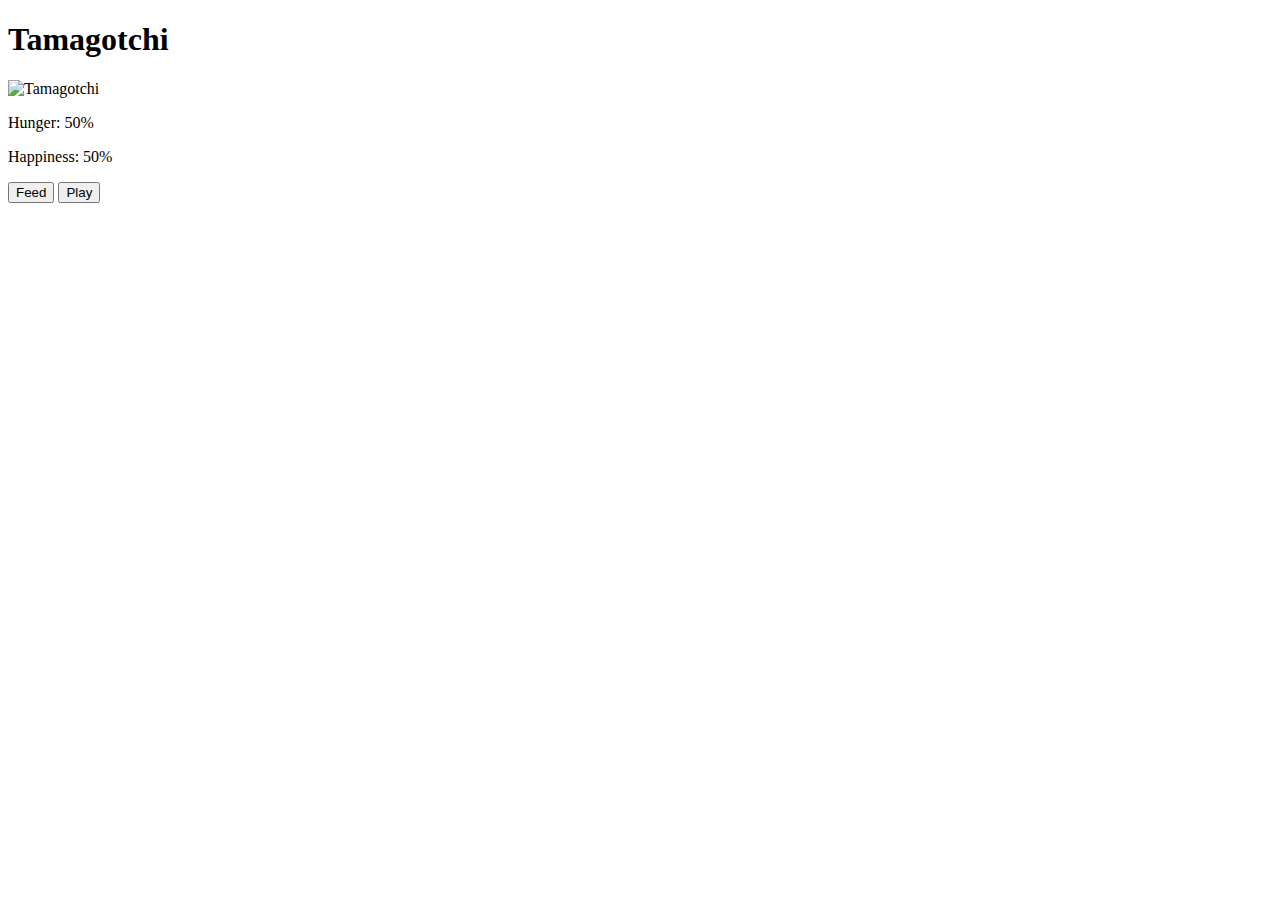
==== index.html @ 46918ba8 "index.html" ====
<!DOCTYPE html>
<html lang="en">
<head>
    <meta charset="UTF-8">
    <meta name="viewport" content="width=device-width, initial-scale=1.0">
    <title>Tamagotchi Game</title>
    <link rel="stylesheet" href="style.css">
</head>
<body>
    <div class="game-container">
        <h1>Tamagotchi</h1>
        <div class="tamagotchi">
            <img src="https://via.placeholder.com/150" alt="Tamagotchi" id="tama-image">
        </div>
        <div class="stats">
            <p>Hunger: <span id="hunger">50</span>%</p>
            <p>Happiness: <span id="happiness">50</span>%</p>
        </div>
        <div class="controls">
            <button onclick="feed()">Feed</button>
            <button onclick="play()">Play</button>
        </div>
    </div>

    <script src="script.js"></script>
</body>
</html>
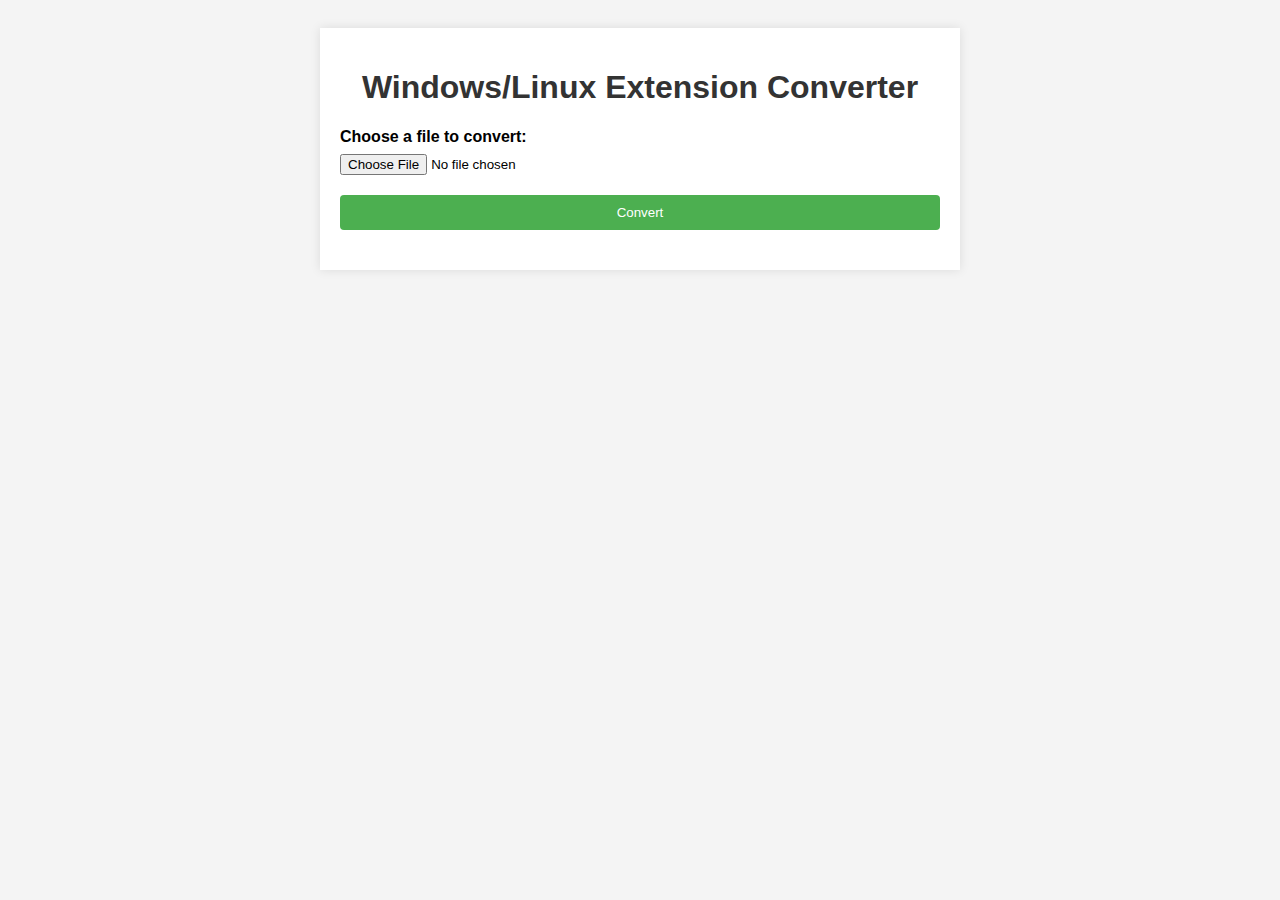
==== commit be9d548d: "Update index.html" ====
--- a/index.html
+++ b/index.html
@@ -3,25 +3,255 @@
 <head>
     <meta charset="UTF-8">
     <meta name="viewport" content="width=device-width, initial-scale=1.0">
-    <title>Tamagotchi Game</title>
-    <link rel="stylesheet" href="style.css">
+    <title>Windows/Linux Extension Converter</title>
+    <style>
+        body {
+            font-family: Arial, sans-serif;
+            background-color: #f4f4f4;
+            padding: 20px;
+        }
+        h1 {
+            text-align: center;
+            color: #333;
+        }
+        .container {
+            max-width: 600px;
+            margin: 0 auto;
+            background-color: #fff;
+            padding: 20px;
+            box-shadow: 0 0 10px rgba(0, 0, 0, 0.1);
+        }
+        label {
+            display: block;
+            margin-bottom: 8px;
+            font-weight: bold;
+        }
+        input[type="file"] {
+            display: block;
+            width: 100%;
+            margin-bottom: 20px;
+        }
+        .btn {
+            display: block;
+            width: 100%;
+            padding: 10px;
+            background-color: #4CAF50;
+            color: white;
+            border: none;
+            border-radius: 4px;
+            cursor: pointer;
+        }
+        .btn:hover {
+            background-color: #45a049;
+        }
+        .result {
+            text-align: center;
+            margin-top: 20px;
+        }
+        .download-link {
+            margin-top: 20px;
+            display: none;
+        }
+    </style>
 </head>
 <body>
-    <div class="game-container">
-        <h1>Tamagotchi</h1>
-        <div class="tamagotchi">
-            <img src="https://via.placeholder.com/150" alt="Tamagotchi" id="tama-image">
-        </div>
-        <div class="stats">
-            <p>Hunger: <span id="hunger">50</span>%</p>
-            <p>Happiness: <span id="happiness">50</span>%</p>
-        </div>
-        <div class="controls">
-            <button onclick="feed()">Feed</button>
-            <button onclick="play()">Play</button>
-        </div>
+
+    <div class="container">
+        <h1>Windows/Linux Extension Converter</h1>
+        <label for="fileInput">Choose a file to convert:</label>
+        <input type="file" id="fileInput">
+        <button class="btn" onclick="convertExtension()">Convert</button>
+
+        <div class="result" id="result"></div>
+        <div class="download-link" id="downloadLink"></div>
     </div>
 
-    <script src="script.js"></script>
+    <script>
+        function convertExtension() {
+            const fileInput = document.getElementById('fileInput');
+            const file = fileInput.files[0];
+
+            if (!file) {
+                alert("Please select a file to convert.");
+                return;
+            }
+
+            const extension = file.name.split('.').pop().toLowerCase();
+            let resultMessage = '';
+            let newFileName = '';
+            let newExtension = '';
+
+            // Mapping Windows extensions to Linux
+            const windowsToLinux = {
+                'exe': 'bin',
+                'bat': 'sh',
+                'dll': 'so',
+                'msi': 'deb',
+                'apk': 'tar.gz',
+                'txt': 'txt',
+                'docx': 'odt',
+                'jpg': 'jpg',
+                'png': 'png',
+                'mp4': 'mp4',
+                'zip': 'tar.gz',
+                'html': 'html',
+                'doc': 'odt',
+                'xls': 'ods',
+                'ppt': 'odp',
+                'rtf': 'rtf',
+                'pdf': 'pdf',
+                'avi': 'avi',
+                'mp3': 'mp3',
+                'wav': 'wav',
+                'csv': 'csv',
+                'json': 'json',
+                'xml': 'xml',
+                'css': 'css',
+                'js': 'js',
+                'epub': 'epub',
+                'iso': 'iso',
+                'psd': 'psd',
+                'ai': 'ai',
+                'tiff': 'tiff',
+                'flac': 'flac',
+                'ogg': 'ogg',
+                'log': 'log',
+                'sqlite': 'sqlite',
+                'tar': 'tar',
+                '7z': '7z',
+                'bak': 'bak',
+                'svg': 'svg',
+                'bmp': 'bmp',
+                'mkv': 'mkv',
+                'webm': 'webm',
+                'flv': 'flv',
+                'md': 'md',
+                'vhd': 'vhd',
+                'pkg': 'pkg',
+                'dmg': 'dmg',
+                'jar': 'jar',
+                'zipx': 'zipx',
+                'rar': 'rar',
+                'xz': 'xz',
+                '7zip': '7zip',
+                'gzip': 'gzip',
+                'tar.gz': 'tar.gz',
+                'lz': 'lz',
+                'iso': 'iso',
+                'ace': 'ace',
+                'out': 'out',
+                'ps1': 'sh',
+                'ini': 'conf',
+                'cfg': 'conf',
+                'conf': 'conf',
+                'IMG': 'img',
+                'vmdk': 'vmdk',
+                'so.dll': 'so',
+                'dB': 'db',
+                'mdb': 'mdb',
+                'accdb': 'accdb'
+            };
+
+            // Mapping Linux extensions to Windows
+            const linuxToWindows = {
+                'bin': 'exe',
+                'sh': 'bat',
+                'so': 'dll',
+                'deb': 'msi',
+                'tar.gz': 'apk',
+                'txt': 'txt',
+                'odt': 'docx',
+                'jpg': 'jpg',
+                'png': 'png',
+                'mp4': 'mp4',
+                'tar.gz': 'zip',
+                'html': 'html',
+                'ods': 'xls',
+                'odp': 'ppt',
+                'rtf': 'rtf',
+                'pdf': 'pdf',
+                'avi': 'avi',
+                'mp3': 'mp3',
+                'wav': 'wav',
+                'csv': 'csv',
+                'json': 'json',
+                'xml': 'xml',
+                'css': 'css',
+                'js': 'js',
+                'epub': 'epub',
+                'iso': 'iso',
+                'psd': 'psd',
+                'ai': 'ai',
+                'tiff': 'tiff',
+                'flac': 'flac',
+                'ogg': 'ogg',
+                'log': 'log',
+                'sqlite': 'sqlite',
+                'tar': 'tar',
+                '7z': '7z',
+                'bak': 'bak',
+                'svg': 'svg',
+                'bmp': 'bmp',
+                'mkv': 'mkv',
+                'webm': 'webm',
+                'flv': 'flv',
+                'md': 'md',
+                'vhd': 'vhd',
+                'pkg': 'pkg',
+                'dmg': 'dmg',
+                'jar': 'jar',
+                'zipx': 'zipx',
+                'rar': 'rar',
+                'xz': 'xz',
+                '7zip': '7zip',
+                'gzip': 'gzip',
+                'tar.gz': 'tar.gz',
+                'lz': 'lz',
+                'iso': 'iso',
+                'ace': 'ace',
+                'out': 'out',
+                'ps1': 'sh',
+                'ini': 'conf',
+                'cfg': 'conf',
+                'conf': 'conf',
+                'IMG': 'img',
+                'vmdk': 'vmdk',
+                'so.dll': 'so',
+                'dB': 'db',
+                'mdb': 'mdb',
+                'accdb': 'accdb'
+            };
+
+            if (windowsToLinux[extension]) {
+                newExtension = windowsToLinux[extension];
+                newFileName = `converted.${newExtension}`;
+                resultMessage = `Windows extension "${extension}" is equivalent to Linux extension "${newExtension}".`;
+            } else if (linuxToWindows[extension]) {
+                newExtension = linuxToWindows[extension];
+                newFileName = `converted.${newExtension}`;
+                resultMessage = `Linux extension "${extension}" is equivalent to Windows extension "${newExtension}".`;
+            } else {
+                resultMessage = 'Unknown extension. Please try again.';
+            }
+
+            document.getElementById('result').innerText = resultMessage;
+
+            if (newExtension) {
+                const downloadLink = document.createElement('a');
+                downloadLink.href = createFile(newFileName, newExtension);
+                downloadLink.download = newFileName;
+                downloadLink.innerText = `Download the converted file with .${newExtension} extension`;
+                document.getElementById('downloadLink').innerHTML = '';
+                document.getElementById('downloadLink').appendChild(downloadLink);
+                document.getElementById('downloadLink').style.display = 'block';
+            }
+        }
+
+        function createFile(fileName, extension) {
+            const blob = new Blob([`This is a placeholder file with a .${extension} extension`], { type: 'text/plain' });
+            return URL.createObjectURL(blob);
+        }
+    </script>
+
 </body>
 </html>
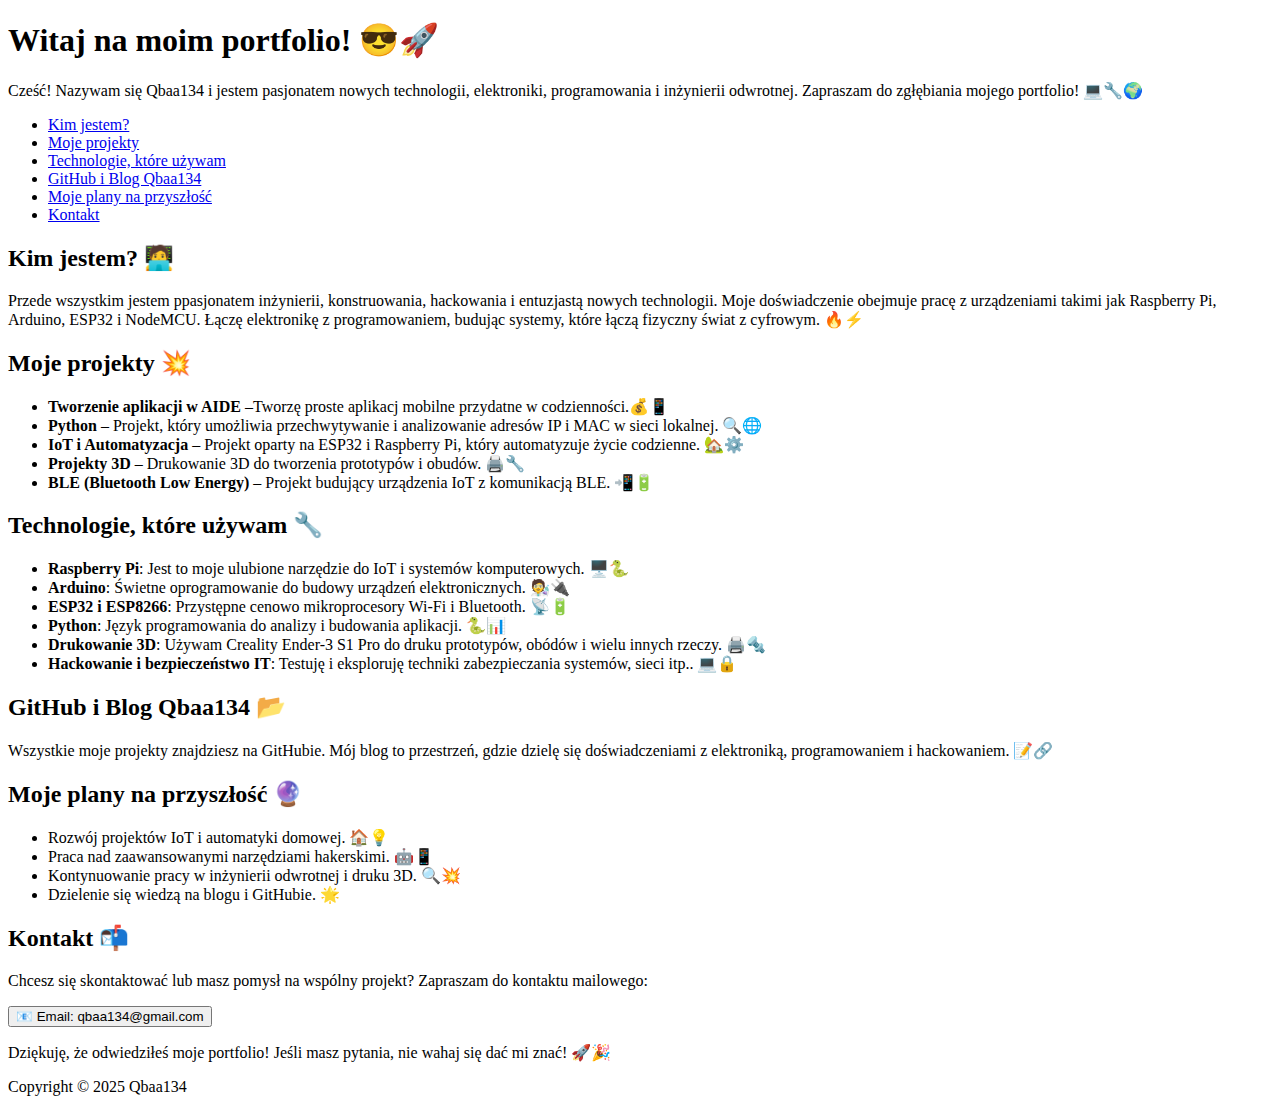
==== commit b14b105c: "Create index.html" ====
--- a/index.html
+++ b/index.html
@@ -3,255 +3,86 @@
 <head>
     <meta charset="UTF-8">
     <meta name="viewport" content="width=device-width, initial-scale=1.0">
-    <title>Windows/Linux Extension Converter</title>
-    <style>
-        body {
-            font-family: Arial, sans-serif;
-            background-color: #f4f4f4;
-            padding: 20px;
-        }
-        h1 {
-            text-align: center;
-            color: #333;
-        }
-        .container {
-            max-width: 600px;
-            margin: 0 auto;
-            background-color: #fff;
-            padding: 20px;
-            box-shadow: 0 0 10px rgba(0, 0, 0, 0.1);
-        }
-        label {
-            display: block;
-            margin-bottom: 8px;
-            font-weight: bold;
-        }
-        input[type="file"] {
-            display: block;
-            width: 100%;
-            margin-bottom: 20px;
-        }
-        .btn {
-            display: block;
-            width: 100%;
-            padding: 10px;
-            background-color: #4CAF50;
-            color: white;
-            border: none;
-            border-radius: 4px;
-            cursor: pointer;
-        }
-        .btn:hover {
-            background-color: #45a049;
-        }
-        .result {
-            text-align: center;
-            margin-top: 20px;
-        }
-        .download-link {
-            margin-top: 20px;
-            display: none;
-        }
-    </style>
+    <meta http-equiv="X-UA-Compatible" content="ie=edge">
+    <title>Qbaa134's Portfolio</title>
+    <link rel="stylesheet" href="style.css">
 </head>
 <body>
+    <!-- Banner -->
+    <header>
+        <div class="banner">
+            <h1>Witaj na moim portfolio! 😎🚀</h1>
+            <p>Cześć! Nazywam się Qbaa134 i jestem pasjonatem nowych technologii, elektroniki, programowania i inżynierii odwrotnej. Zapraszam do zgłębiania mojego portfolio! 💻🔧🌍</p>
+        </div>
+    </header>
 
-    <div class="container">
-        <h1>Windows/Linux Extension Converter</h1>
-        <label for="fileInput">Choose a file to convert:</label>
-        <input type="file" id="fileInput">
-        <button class="btn" onclick="convertExtension()">Convert</button>
+    <!-- Navigation -->
+    <nav>
+        <ul id="tabs">
+            <li><a href="#aboutMe">Kim jestem?</a></li>
+            <li><a href="#projects">Moje projekty</a></li>
+            <li><a href="#technologies">Technologie, które używam</a></li>
+            <li><a href="#blog">GitHub i Blog Qbaa134</a></li>
+            <li><a href="#futurePlans">Moje plany na przyszłość</a></li>
+            <li><a href="#contact">Kontakt</a></li>
+        </ul>
+    </nav>
 
-        <div class="result" id="result"></div>
-        <div class="download-link" id="downloadLink"></div>
-    </div>
+    <!-- Sections -->
+    <section id="aboutMe">
+        <h2>Kim jestem? 🧑‍💻</h2>
+        <p>Przede wszystkim jestem ppasjonatem inżynierii, konstruowania, hackowania i entuzjastą nowych technologii. Moje doświadczenie obejmuje pracę z urządzeniami takimi jak Raspberry Pi, Arduino, ESP32 i NodeMCU. Łączę elektronikę z programowaniem, budując systemy, które łączą fizyczny świat z cyfrowym. 🔥⚡</p>
+    </section>
 
-    <script>
-        function convertExtension() {
-            const fileInput = document.getElementById('fileInput');
-            const file = fileInput.files[0];
+    <section id="projects">
+        <h2>Moje projekty 💥</h2>
+        <ul>
+            <li><strong>Tworzenie aplikacji w AIDE</strong> –Tworzę proste aplikacj mobilne przydatne w codzienności.💰📱</li>
+            <li><strong>Python</strong> – Projekt, który umożliwia przechwytywanie i analizowanie adresów IP i MAC w sieci lokalnej. 🔍🌐</li>
+            <li><strong>IoT i Automatyzacja</strong> – Projekt oparty na ESP32 i Raspberry Pi, który automatyzuje życie codzienne. 🏡⚙️</li>
+            <li><strong>Projekty 3D</strong> – Drukowanie 3D do tworzenia prototypów i obudów. 🖨️🔧</li>
+            <li><strong>BLE (Bluetooth Low Energy)</strong> – Projekt budujący urządzenia IoT z komunikacją BLE. 📲🔋</li>
+        </ul>
+    </section>
 
-            if (!file) {
-                alert("Please select a file to convert.");
-                return;
-            }
+    <section id="technologies">
+        <h2>Technologie, które używam 🔧</h2>
+        <ul>
+            <li><strong>Raspberry Pi</strong>: Jest to moje ulubione narzędzie do IoT i systemów komputerowych. 🖥️🐍</li>
+            <li><strong>Arduino</strong>: Świetne oprogramowanie do budowy urządzeń elektronicznych. 🧑‍🔬🔌</li>
+            <li><strong>ESP32 i ESP8266</strong>: Przystępne cenowo mikroprocesory Wi-Fi i Bluetooth. 📡🔋</li>
+            <li><strong>Python</strong>: Język programowania do analizy i budowania aplikacji. 🐍📊</li>
+            <li><strong>Drukowanie 3D</strong>: Używam Creality Ender-3 S1 Pro do druku prototypów, obódów i wielu innych rzeczy. 🖨️🔩</li>
+            <li><strong>Hackowanie i bezpieczeństwo IT</strong>: Testuję i eksploruję techniki zabezpieczania systemów, sieci itp.. 💻🔒</li>
+        </ul>
+    </section>
 
-            const extension = file.name.split('.').pop().toLowerCase();
-            let resultMessage = '';
-            let newFileName = '';
-            let newExtension = '';
+    <section id="blog">
+        <h2>GitHub i Blog Qbaa134 📂</h2>
+        <p>Wszystkie moje projekty znajdziesz na GitHubie. Mój blog to przestrzeń, gdzie dzielę się doświadczeniami z elektroniką, programowaniem i hackowaniem. 📝🔗</p>
+    </section>
 
-            // Mapping Windows extensions to Linux
-            const windowsToLinux = {
-                'exe': 'bin',
-                'bat': 'sh',
-                'dll': 'so',
-                'msi': 'deb',
-                'apk': 'tar.gz',
-                'txt': 'txt',
-                'docx': 'odt',
-                'jpg': 'jpg',
-                'png': 'png',
-                'mp4': 'mp4',
-                'zip': 'tar.gz',
-                'html': 'html',
-                'doc': 'odt',
-                'xls': 'ods',
-                'ppt': 'odp',
-                'rtf': 'rtf',
-                'pdf': 'pdf',
-                'avi': 'avi',
-                'mp3': 'mp3',
-                'wav': 'wav',
-                'csv': 'csv',
-                'json': 'json',
-                'xml': 'xml',
-                'css': 'css',
-                'js': 'js',
-                'epub': 'epub',
-                'iso': 'iso',
-                'psd': 'psd',
-                'ai': 'ai',
-                'tiff': 'tiff',
-                'flac': 'flac',
-                'ogg': 'ogg',
-                'log': 'log',
-                'sqlite': 'sqlite',
-                'tar': 'tar',
-                '7z': '7z',
-                'bak': 'bak',
-                'svg': 'svg',
-                'bmp': 'bmp',
-                'mkv': 'mkv',
-                'webm': 'webm',
-                'flv': 'flv',
-                'md': 'md',
-                'vhd': 'vhd',
-                'pkg': 'pkg',
-                'dmg': 'dmg',
-                'jar': 'jar',
-                'zipx': 'zipx',
-                'rar': 'rar',
-                'xz': 'xz',
-                '7zip': '7zip',
-                'gzip': 'gzip',
-                'tar.gz': 'tar.gz',
-                'lz': 'lz',
-                'iso': 'iso',
-                'ace': 'ace',
-                'out': 'out',
-                'ps1': 'sh',
-                'ini': 'conf',
-                'cfg': 'conf',
-                'conf': 'conf',
-                'IMG': 'img',
-                'vmdk': 'vmdk',
-                'so.dll': 'so',
-                'dB': 'db',
-                'mdb': 'mdb',
-                'accdb': 'accdb'
-            };
+    <section id="futurePlans">
+        <h2>Moje plany na przyszłość 🔮</h2>
+        <ul>
+            <li>Rozwój projektów IoT i automatyki domowej. 🏠💡</li>
+            <li>Praca nad zaawansowanymi narzędziami hakerskimi. 🤖📱</li>
+            <li>Kontynuowanie pracy w inżynierii odwrotnej i druku 3D. 🔍💥</li>
+            <li>Dzielenie się wiedzą na blogu i GitHubie. 🌟</li>
+        </ul>
+    </section>
 
-            // Mapping Linux extensions to Windows
-            const linuxToWindows = {
-                'bin': 'exe',
-                'sh': 'bat',
-                'so': 'dll',
-                'deb': 'msi',
-                'tar.gz': 'apk',
-                'txt': 'txt',
-                'odt': 'docx',
-                'jpg': 'jpg',
-                'png': 'png',
-                'mp4': 'mp4',
-                'tar.gz': 'zip',
-                'html': 'html',
-                'ods': 'xls',
-                'odp': 'ppt',
-                'rtf': 'rtf',
-                'pdf': 'pdf',
-                'avi': 'avi',
-                'mp3': 'mp3',
-                'wav': 'wav',
-                'csv': 'csv',
-                'json': 'json',
-                'xml': 'xml',
-                'css': 'css',
-                'js': 'js',
-                'epub': 'epub',
-                'iso': 'iso',
-                'psd': 'psd',
-                'ai': 'ai',
-                'tiff': 'tiff',
-                'flac': 'flac',
-                'ogg': 'ogg',
-                'log': 'log',
-                'sqlite': 'sqlite',
-                'tar': 'tar',
-                '7z': '7z',
-                'bak': 'bak',
-                'svg': 'svg',
-                'bmp': 'bmp',
-                'mkv': 'mkv',
-                'webm': 'webm',
-                'flv': 'flv',
-                'md': 'md',
-                'vhd': 'vhd',
-                'pkg': 'pkg',
-                'dmg': 'dmg',
-                'jar': 'jar',
-                'zipx': 'zipx',
-                'rar': 'rar',
-                'xz': 'xz',
-                '7zip': '7zip',
-                'gzip': 'gzip',
-                'tar.gz': 'tar.gz',
-                'lz': 'lz',
-                'iso': 'iso',
-                'ace': 'ace',
-                'out': 'out',
-                'ps1': 'sh',
-                'ini': 'conf',
-                'cfg': 'conf',
-                'conf': 'conf',
-                'IMG': 'img',
-                'vmdk': 'vmdk',
-                'so.dll': 'so',
-                'dB': 'db',
-                'mdb': 'mdb',
-                'accdb': 'accdb'
-            };
+    <section id="contact">
+        <h2>Kontakt 📬</h2>
+        <p>Chcesz się skontaktować lub masz pomysł na wspólny projekt? Zapraszam do kontaktu mailowego:</p>
+        <button id="contactButton">📧 Email: qbaa134@gmail.com</button>
+        <p>Dziękuję, że odwiedziłeś moje portfolio! Jeśli masz pytania, nie wahaj się dać mi znać! 🚀🎉</p>
+    </section>
 
-            if (windowsToLinux[extension]) {
-                newExtension = windowsToLinux[extension];
-                newFileName = `converted.${newExtension}`;
-                resultMessage = `Windows extension "${extension}" is equivalent to Linux extension "${newExtension}".`;
-            } else if (linuxToWindows[extension]) {
-                newExtension = linuxToWindows[extension];
-                newFileName = `converted.${newExtension}`;
-                resultMessage = `Linux extension "${extension}" is equivalent to Windows extension "${newExtension}".`;
-            } else {
-                resultMessage = 'Unknown extension. Please try again.';
-            }
+    <footer>
+        <p>Copyright © 2025 Qbaa134</p>
+    </footer>
 
-            document.getElementById('result').innerText = resultMessage;
-
-            if (newExtension) {
-                const downloadLink = document.createElement('a');
-                downloadLink.href = createFile(newFileName, newExtension);
-                downloadLink.download = newFileName;
-                downloadLink.innerText = `Download the converted file with .${newExtension} extension`;
-                document.getElementById('downloadLink').innerHTML = '';
-                document.getElementById('downloadLink').appendChild(downloadLink);
-                document.getElementById('downloadLink').style.display = 'block';
-            }
-        }
-
-        function createFile(fileName, extension) {
-            const blob = new Blob([`This is a placeholder file with a .${extension} extension`], { type: 'text/plain' });
-            return URL.createObjectURL(blob);
-        }
-    </script>
-
+    <script src="script.js"></script>
 </body>
 </html>
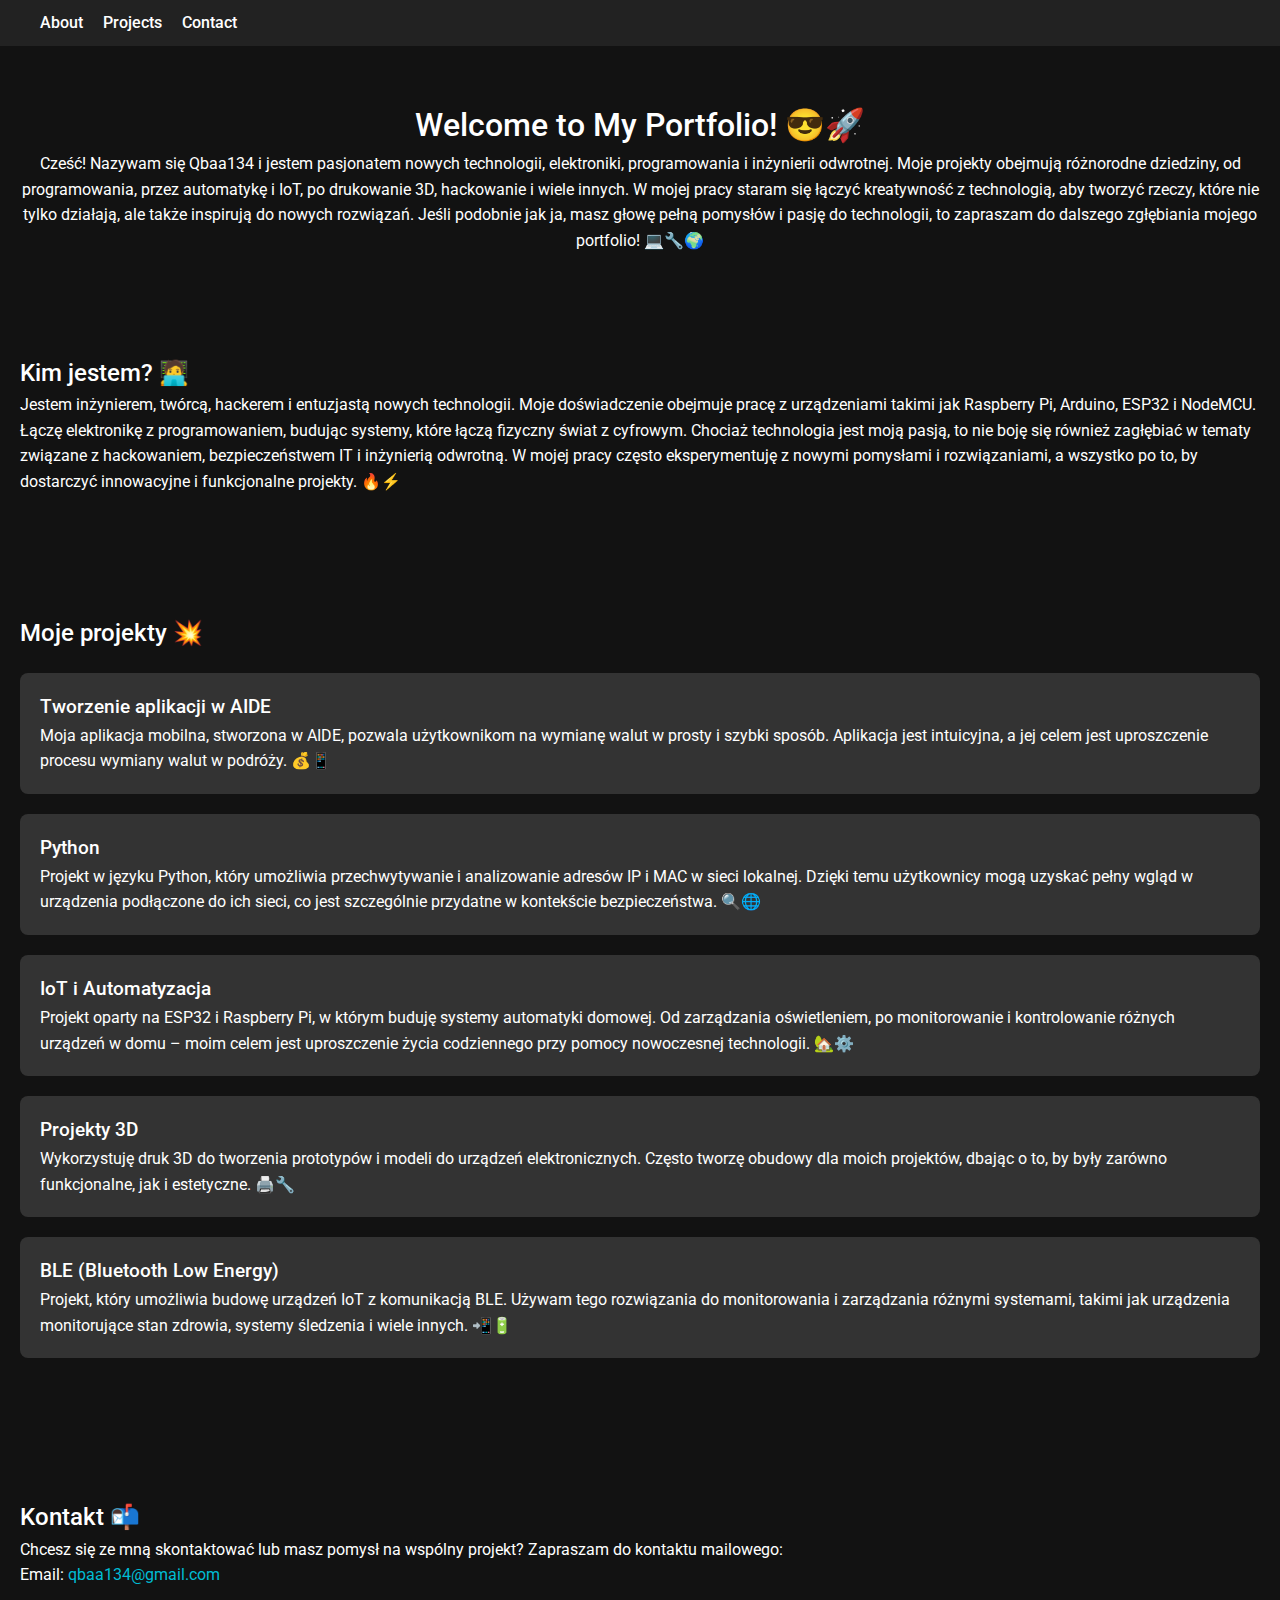
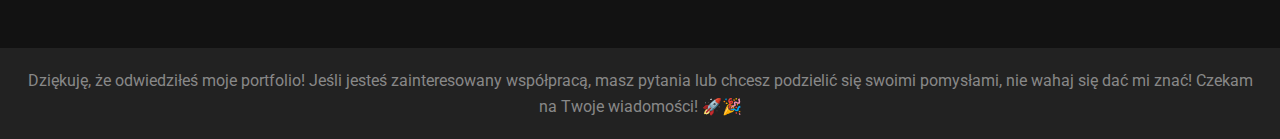
==== commit db0ce044: "Rename index (2).html to index.html" ====
--- a/index.html
+++ b/index.html
@@ -3,86 +3,174 @@
 <head>
     <meta charset="UTF-8">
     <meta name="viewport" content="width=device-width, initial-scale=1.0">
-    <meta http-equiv="X-UA-Compatible" content="ie=edge">
-    <title>Qbaa134's Portfolio</title>
-    <link rel="stylesheet" href="style.css">
+    <meta name="description" content="Qbaa134's technology, programming, and hacking portfolio.">
+    <title>Qbaa134 Portfolio</title>
+    <link href="https://fonts.googleapis.com/css2?family=Roboto:wght@400;500&display=swap" rel="stylesheet">
+    <style>
+        * {
+            margin: 0;
+            padding: 0;
+            box-sizing: border-box;
+        }
+
+        body {
+            font-family: 'Roboto', sans-serif;
+            background-color: #121212;
+            color: #fff;
+            line-height: 1.6;
+        }
+
+        .header {
+            background-color: #222;
+            padding: 10px 20px;
+            display: flex;
+            justify-content: space-between;
+            align-items: center;
+            position: fixed;
+            width: 100%;
+            top: 0;
+            z-index: 10;
+        }
+
+        .menu-toggle {
+            font-size: 30px;
+            cursor: pointer;
+        }
+
+        nav ul {
+            list-style: none;
+            display: flex;
+        }
+
+        nav ul li {
+            margin-left: 20px;
+        }
+
+        nav ul li a {
+            color: #fff;
+            text-decoration: none;
+            font-weight: 500;
+        }
+
+        .intro {
+            margin-top: 60px;
+            text-align: center;
+            padding: 40px 20px;
+        }
+
+        .section {
+            padding: 60px 20px;
+        }
+
+        h1, h2, h3 {
+            font-weight: 500;
+        }
+
+        .project {
+            background-color: #333;
+            margin: 20px 0;
+            padding: 20px;
+            border-radius: 8px;
+        }
+
+        a {
+            color: #00bcd4;
+            text-decoration: none;
+        }
+
+        footer {
+            text-align: center;
+            padding: 20px;
+            background-color: #222;
+            color: #888;
+        }
+
+        #nav-menu {
+            display: none;
+        }
+
+        #nav-menu.active {
+            display: block;
+        }
+
+        @media (min-width: 768px) {
+            .menu-toggle {
+                display: none;
+            }
+
+            nav ul {
+                display: flex;
+            }
+
+            #nav-menu {
+                display: block;
+            }
+        }
+    </style>
 </head>
 <body>
-    <!-- Banner -->
-    <header>
-        <div class="banner">
-            <h1>Witaj na moim portfolio! 😎🚀</h1>
-            <p>Cześć! Nazywam się Qbaa134 i jestem pasjonatem nowych technologii, elektroniki, programowania i inżynierii odwrotnej. Zapraszam do zgłębiania mojego portfolio! 💻🔧🌍</p>
-        </div>
+    <header class="header">
+        <div class="menu-toggle" id="menu-toggle">&#9776;</div>
+        <nav id="nav-menu">
+            <ul>
+                <li><a href="#about">About</a></li>
+                <li><a href="#projects">Projects</a></li>
+                <li><a href="#contact">Contact</a></li>
+            </ul>
+        </nav>
     </header>
 
-    <!-- Navigation -->
-    <nav>
-        <ul id="tabs">
-            <li><a href="#aboutMe">Kim jestem?</a></li>
-            <li><a href="#projects">Moje projekty</a></li>
-            <li><a href="#technologies">Technologie, które używam</a></li>
-            <li><a href="#blog">GitHub i Blog Qbaa134</a></li>
-            <li><a href="#futurePlans">Moje plany na przyszłość</a></li>
-            <li><a href="#contact">Kontakt</a></li>
-        </ul>
-    </nav>
-
-    <!-- Sections -->
-    <section id="aboutMe">
-        <h2>Kim jestem? 🧑‍💻</h2>
-        <p>Przede wszystkim jestem ppasjonatem inżynierii, konstruowania, hackowania i entuzjastą nowych technologii. Moje doświadczenie obejmuje pracę z urządzeniami takimi jak Raspberry Pi, Arduino, ESP32 i NodeMCU. Łączę elektronikę z programowaniem, budując systemy, które łączą fizyczny świat z cyfrowym. 🔥⚡</p>
+    <section class="intro">
+        <h1>Welcome to My Portfolio! 😎🚀</h1>
+        <p>Cześć! Nazywam się Qbaa134 i jestem pasjonatem nowych technologii, elektroniki, programowania i inżynierii odwrotnej. Moje projekty obejmują różnorodne dziedziny, od programowania, przez automatykę i IoT, po drukowanie 3D, hackowanie i wiele innych. W mojej pracy staram się łączyć kreatywność z technologią, aby tworzyć rzeczy, które nie tylko działają, ale także inspirują do nowych rozwiązań. Jeśli podobnie jak ja, masz głowę pełną pomysłów i pasję do technologii, to zapraszam do dalszego zgłębiania mojego portfolio! 💻🔧🌍</p>
     </section>
 
-    <section id="projects">
-        <h2>Moje projekty 💥</h2>
-        <ul>
-            <li><strong>Tworzenie aplikacji w AIDE</strong> –Tworzę proste aplikacj mobilne przydatne w codzienności.💰📱</li>
-            <li><strong>Python</strong> – Projekt, który umożliwia przechwytywanie i analizowanie adresów IP i MAC w sieci lokalnej. 🔍🌐</li>
-            <li><strong>IoT i Automatyzacja</strong> – Projekt oparty na ESP32 i Raspberry Pi, który automatyzuje życie codzienne. 🏡⚙️</li>
-            <li><strong>Projekty 3D</strong> – Drukowanie 3D do tworzenia prototypów i obudów. 🖨️🔧</li>
-            <li><strong>BLE (Bluetooth Low Energy)</strong> – Projekt budujący urządzenia IoT z komunikacją BLE. 📲🔋</li>
-        </ul>
+    <section id="about" class="section">
+        <h2>Kim jestem? 🧑‍💻</h2>
+        <p>Jestem inżynierem, twórcą, hackerem i entuzjastą nowych technologii. Moje doświadczenie obejmuje pracę z urządzeniami takimi jak Raspberry Pi, Arduino, ESP32 i NodeMCU. Łączę elektronikę z programowaniem, budując systemy, które łączą fizyczny świat z cyfrowym. Chociaż technologia jest moją pasją, to nie boję się również zagłębiać w tematy związane z hackowaniem, bezpieczeństwem IT i inżynierią odwrotną. W mojej pracy często eksperymentuję z nowymi pomysłami i rozwiązaniami, a wszystko po to, by dostarczyć innowacyjne i funkcjonalne projekty. 🔥⚡</p>
     </section>
 
-    <section id="technologies">
-        <h2>Technologie, które używam 🔧</h2>
-        <ul>
-            <li><strong>Raspberry Pi</strong>: Jest to moje ulubione narzędzie do IoT i systemów komputerowych. 🖥️🐍</li>
-            <li><strong>Arduino</strong>: Świetne oprogramowanie do budowy urządzeń elektronicznych. 🧑‍🔬🔌</li>
-            <li><strong>ESP32 i ESP8266</strong>: Przystępne cenowo mikroprocesory Wi-Fi i Bluetooth. 📡🔋</li>
-            <li><strong>Python</strong>: Język programowania do analizy i budowania aplikacji. 🐍📊</li>
-            <li><strong>Drukowanie 3D</strong>: Używam Creality Ender-3 S1 Pro do druku prototypów, obódów i wielu innych rzeczy. 🖨️🔩</li>
-            <li><strong>Hackowanie i bezpieczeństwo IT</strong>: Testuję i eksploruję techniki zabezpieczania systemów, sieci itp.. 💻🔒</li>
-        </ul>
+    <section id="projects" class="section">
+        <h2>Moje projekty 💥</h2>
+        <div class="project">
+            <h3>Tworzenie aplikacji w AIDE</h3>
+            <p>Moja aplikacja mobilna, stworzona w AIDE, pozwala użytkownikom na wymianę walut w prosty i szybki sposób. Aplikacja jest intuicyjna, a jej celem jest uproszczenie procesu wymiany walut w podróży. 💰📱</p>
+        </div>
+        <div class="project">
+            <h3>Python</h3>
+            <p>Projekt w języku Python, który umożliwia przechwytywanie i analizowanie adresów IP i MAC w sieci lokalnej. Dzięki temu użytkownicy mogą uzyskać pełny wgląd w urządzenia podłączone do ich sieci, co jest szczególnie przydatne w kontekście bezpieczeństwa. 🔍🌐</p>
+        </div>
+        <div class="project">
+            <h3>IoT i Automatyzacja</h3>
+            <p>Projekt oparty na ESP32 i Raspberry Pi, w którym buduję systemy automatyki domowej. Od zarządzania oświetleniem, po monitorowanie i kontrolowanie różnych urządzeń w domu – moim celem jest uproszczenie życia codziennego przy pomocy nowoczesnej technologii. 🏡⚙️</p>
+        </div>
+        <div class="project">
+            <h3>Projekty 3D</h3>
+            <p>Wykorzystuję druk 3D do tworzenia prototypów i modeli do urządzeń elektronicznych. Często tworzę obudowy dla moich projektów, dbając o to, by były zarówno funkcjonalne, jak i estetyczne. 🖨️🔧</p>
+        </div>
+        <div class="project">
+            <h3>BLE (Bluetooth Low Energy)</h3>
+            <p>Projekt, który umożliwia budowę urządzeń IoT z komunikacją BLE. Używam tego rozwiązania do monitorowania i zarządzania różnymi systemami, takimi jak urządzenia monitorujące stan zdrowia, systemy śledzenia i wiele innych. 📲🔋</p>
+        </div>
     </section>
 
-    <section id="blog">
-        <h2>GitHub i Blog Qbaa134 📂</h2>
-        <p>Wszystkie moje projekty znajdziesz na GitHubie. Mój blog to przestrzeń, gdzie dzielę się doświadczeniami z elektroniką, programowaniem i hackowaniem. 📝🔗</p>
-    </section>
-
-    <section id="futurePlans">
-        <h2>Moje plany na przyszłość 🔮</h2>
-        <ul>
-            <li>Rozwój projektów IoT i automatyki domowej. 🏠💡</li>
-            <li>Praca nad zaawansowanymi narzędziami hakerskimi. 🤖📱</li>
-            <li>Kontynuowanie pracy w inżynierii odwrotnej i druku 3D. 🔍💥</li>
-            <li>Dzielenie się wiedzą na blogu i GitHubie. 🌟</li>
-        </ul>
-    </section>
-
-    <section id="contact">
+    <section id="contact" class="section">
         <h2>Kontakt 📬</h2>
-        <p>Chcesz się skontaktować lub masz pomysł na wspólny projekt? Zapraszam do kontaktu mailowego:</p>
-        <button id="contactButton">📧 Email: qbaa134@gmail.com</button>
-        <p>Dziękuję, że odwiedziłeś moje portfolio! Jeśli masz pytania, nie wahaj się dać mi znać! 🚀🎉</p>
+        <p>Chcesz się ze mną skontaktować lub masz pomysł na wspólny projekt? Zapraszam do kontaktu mailowego:</p>
+        <p>Email: <a href="mailto:qbaa134@gmail.com">qbaa134@gmail.com</a></p>
     </section>
 
     <footer>
-        <p>Copyright © 2025 Qbaa134</p>
+        <p>Dziękuję, że odwiedziłeś moje portfolio! Jeśli jesteś zainteresowany współpracą, masz pytania lub chcesz podzielić się swoimi pomysłami, nie wahaj się dać mi znać! Czekam na Twoje wiadomości! 🚀🎉</p>
     </footer>
 
-    <script src="script.js"></script>
+    <script>
+        const menuToggle = document.getElementById('menu-toggle');
+        const navMenu = document.getElementById('nav-menu');
+
+        menuToggle.addEventListener('click', () => {
+            navMenu.classList.toggle('active');
+        });
+    </script>
 </body>
 </html>
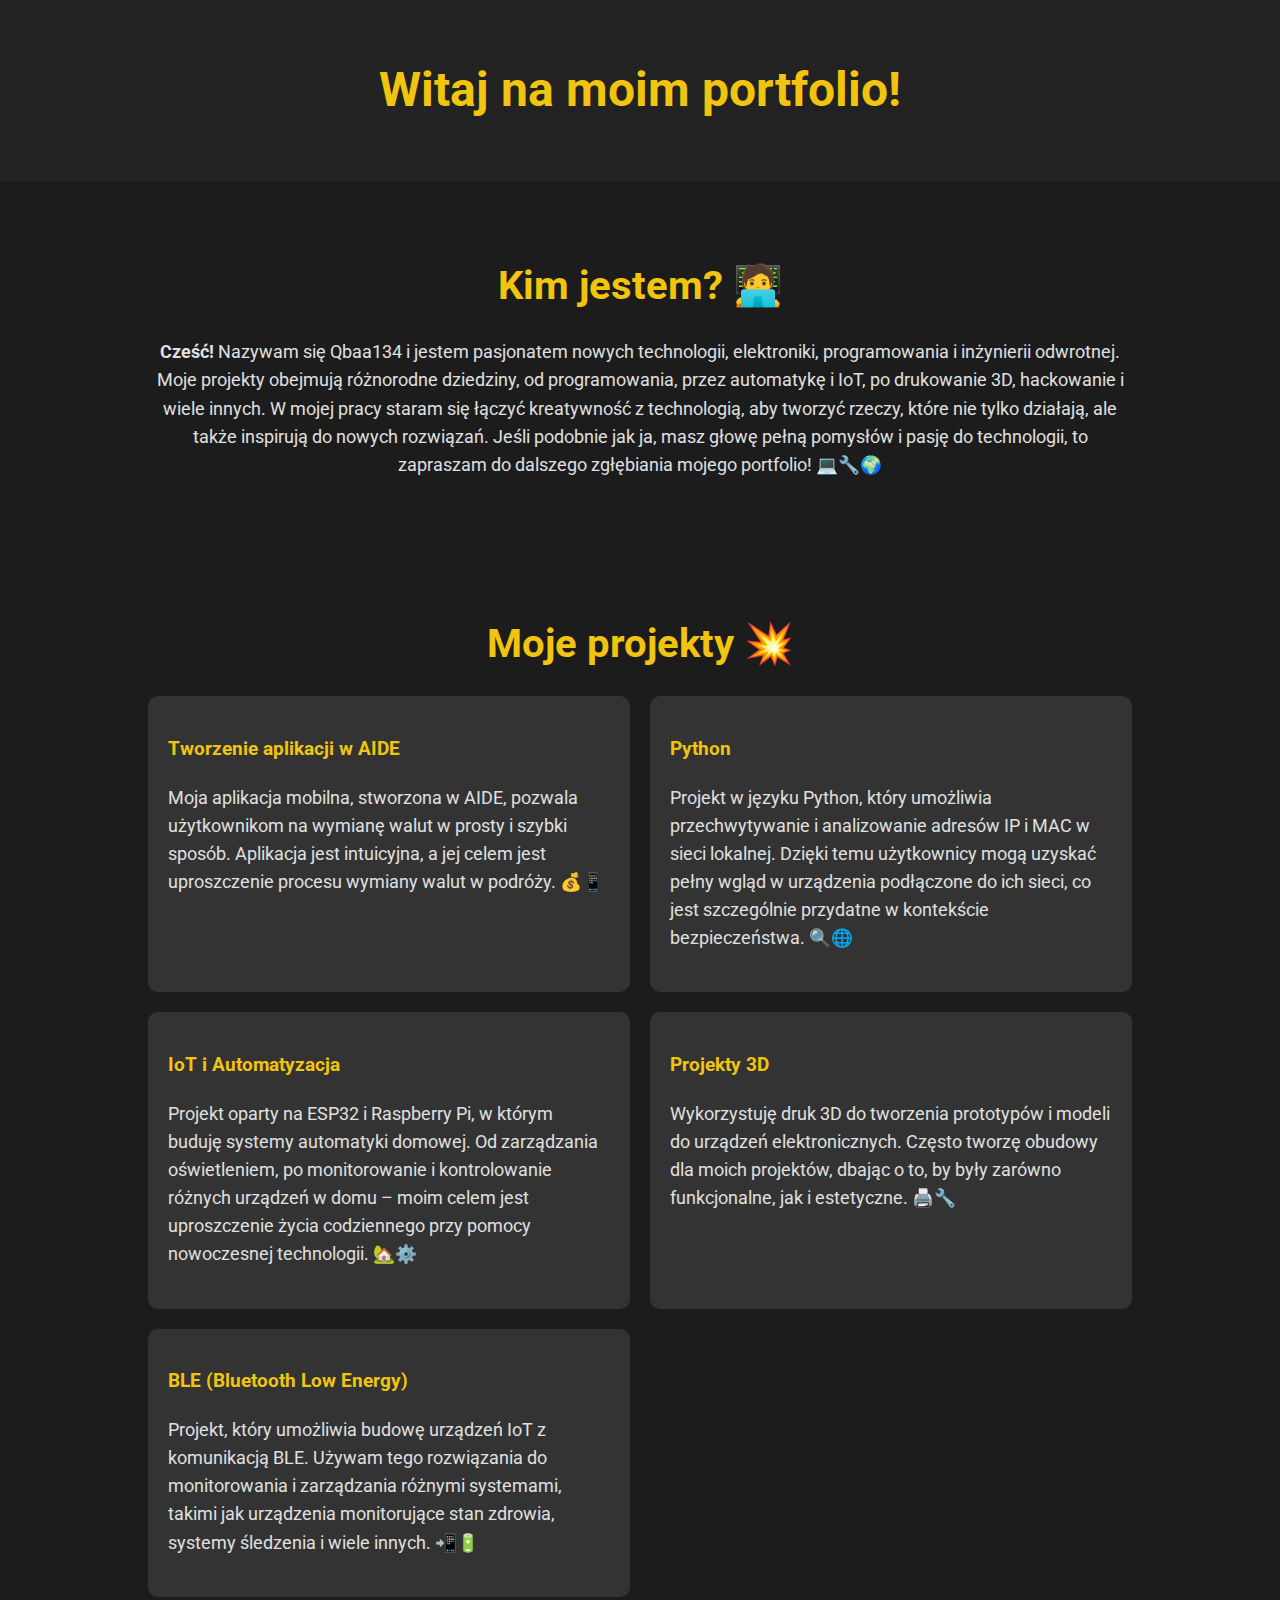
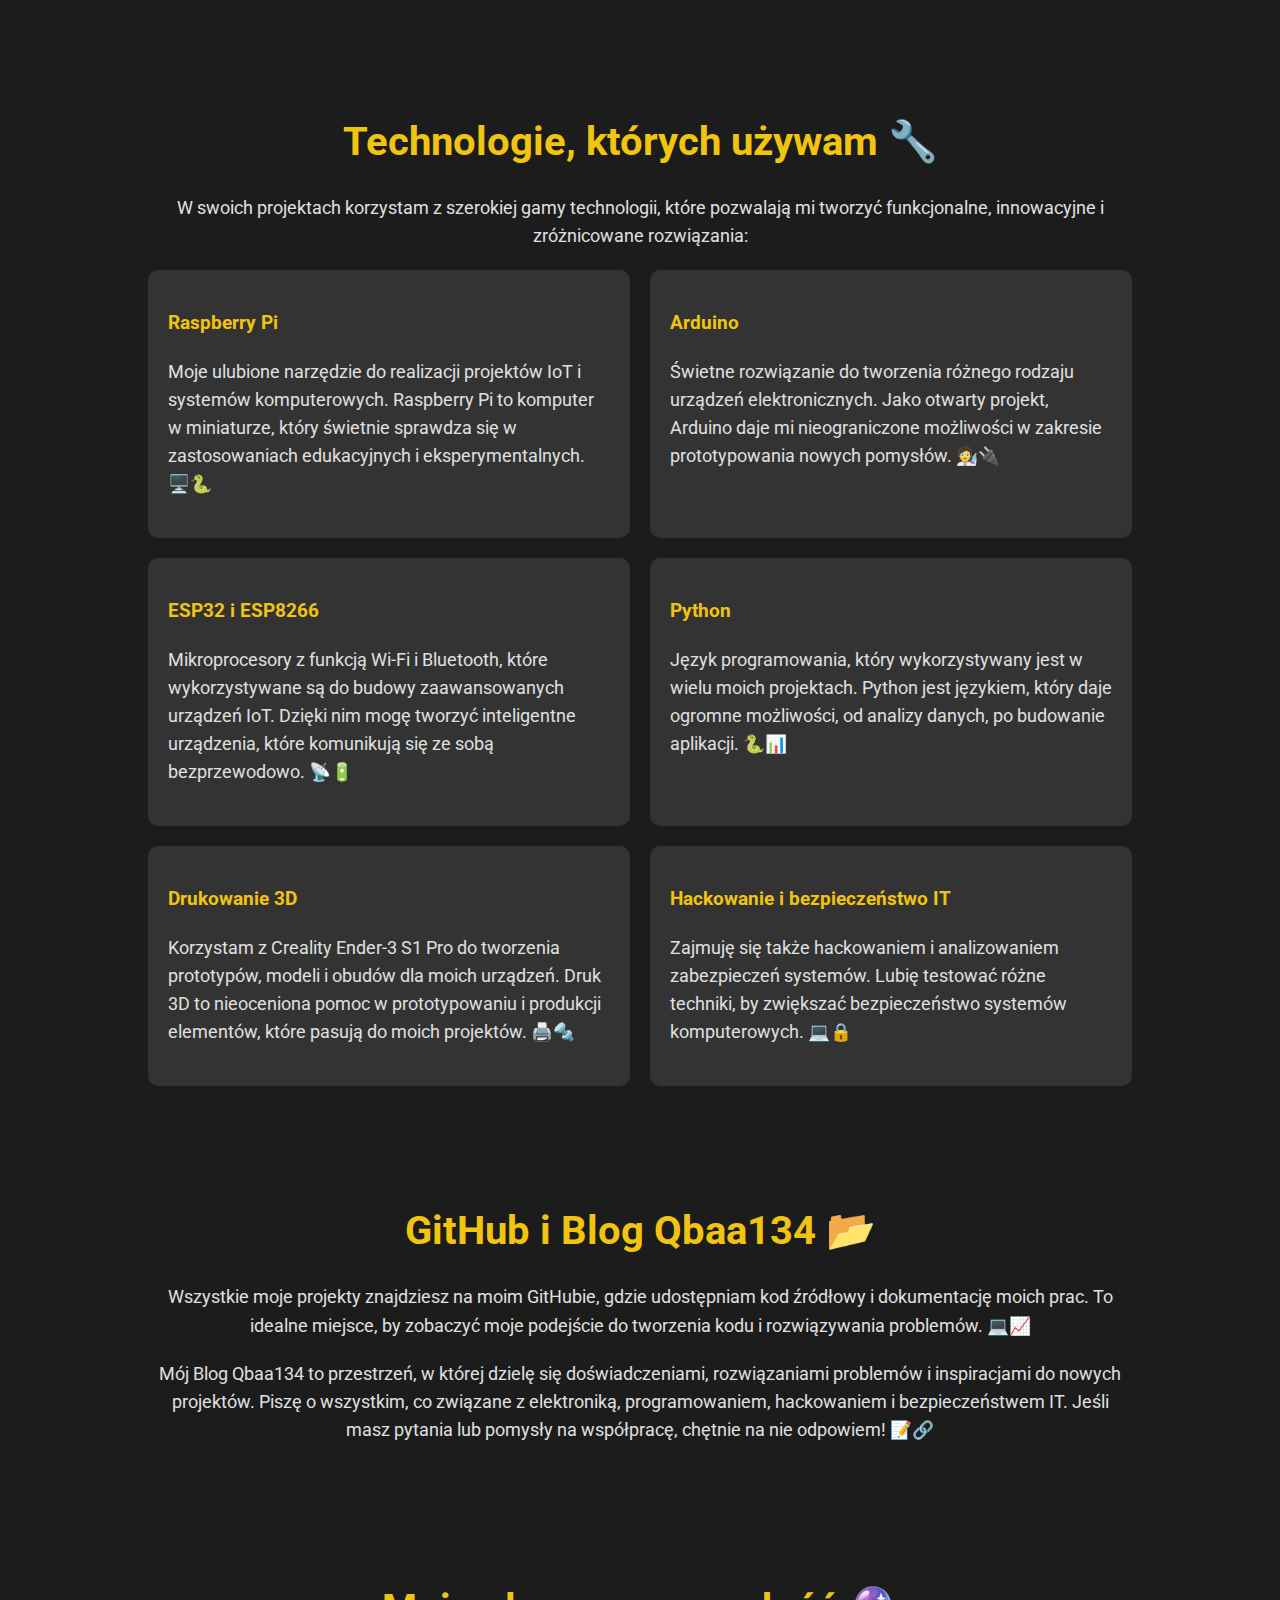
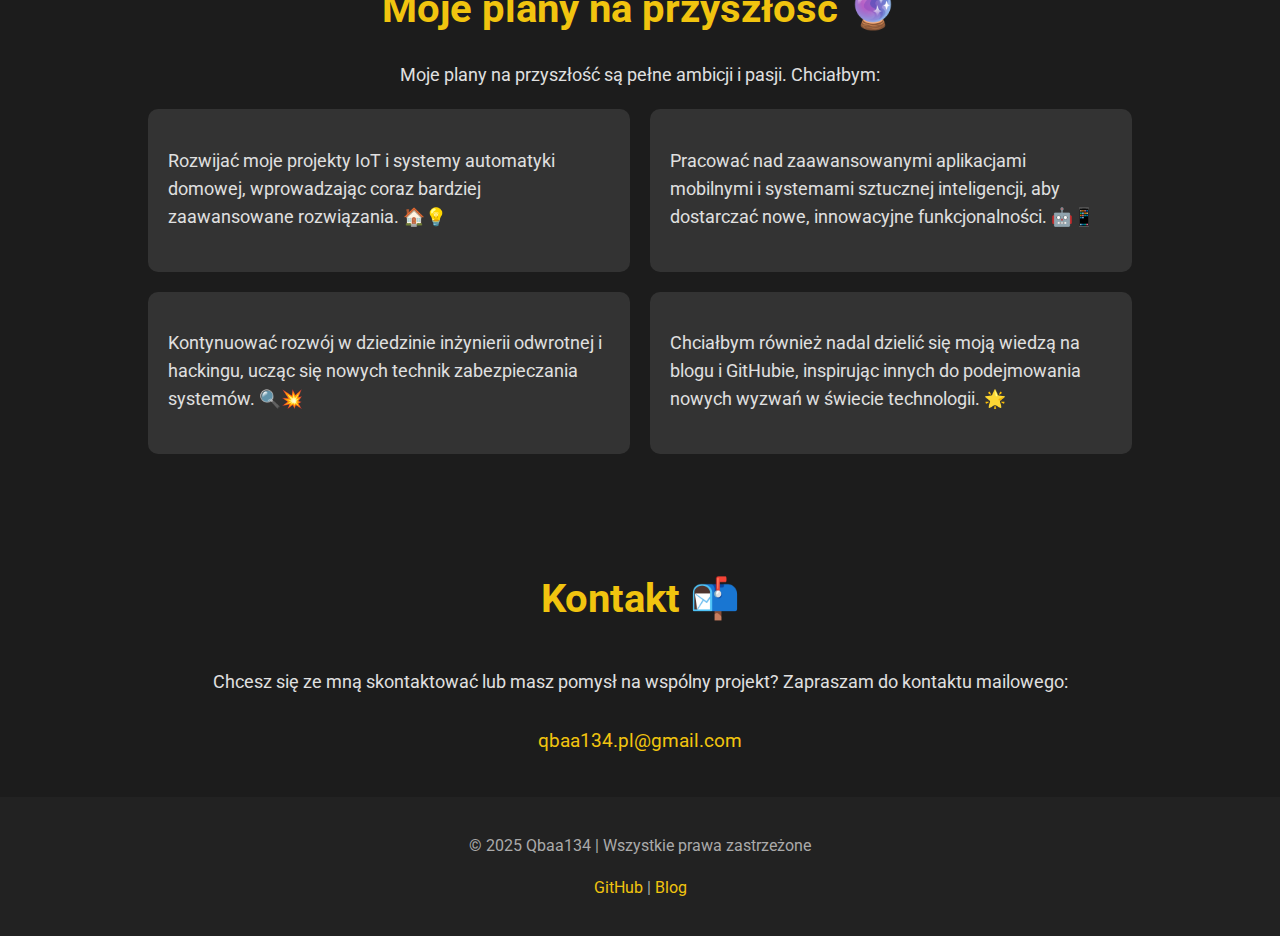
==== commit e56c0375: "Update index.html" ====
--- a/index.html
+++ b/index.html
@@ -1,176 +1,204 @@
 <!DOCTYPE html>
-<html lang="en">
+<html data-lt-installed="true" lang="pl">
+
 <head>
     <meta charset="UTF-8">
     <meta name="viewport" content="width=device-width, initial-scale=1.0">
-    <meta name="description" content="Qbaa134's technology, programming, and hacking portfolio.">
-    <title>Qbaa134 Portfolio</title>
-    <link href="https://fonts.googleapis.com/css2?family=Roboto:wght@400;500&display=swap" rel="stylesheet">
+    <meta http-equiv="X-UA-Compatible" content="ie=edge">
+    <title>Portfolio Qbaa134</title>
+    <link href="https://fonts.googleapis.com/css2?family=Roboto:wght@400;500;700&display=swap" rel="stylesheet">
     <style>
-        * {
+        body {
+            font-family: 'Roboto', sans-serif;
+            background-color: #1c1c1c;
+            color: #e0e0e0;
             margin: 0;
             padding: 0;
-            box-sizing: border-box;
-        }
-
-        body {
-            font-family: 'Roboto', sans-serif;
-            background-color: #121212;
-            color: #fff;
             line-height: 1.6;
         }
 
-        .header {
+        h1,
+        h2,
+        h3 {
+            font-weight: 700;
+            color: #f1c40f;
+        }
+
+        header {
             background-color: #222;
-            padding: 10px 20px;
+            padding: 20px;
+            text-align: center;
+        }
+
+        header h1 {
+            font-size: 3em;
+        }
+
+        section {
+            padding: 40px 20px;
+            margin: 0 10%;
+            text-align: center;
+        }
+
+        section h2 {
+            font-size: 2.5em;
+            margin-bottom: 20px;
+        }
+
+        section p {
+            font-size: 1.1em;
+            margin-bottom: 20px;
+        }
+
+        .content {
+            display: grid;
+            grid-template-columns: 1fr 1fr;
+            gap: 20px;
+            text-align: left;
+        }
+
+        .content div {
+            padding: 20px;
+            background-color: #333;
+            border-radius: 10px;
+        }
+
+        .content div:hover {
+            background-color: #444;
+            transform: scale(1.05);
+            transition: all 0.3s ease;
+        }
+
+        footer {
+            background-color: #222;
+            padding: 20px;
+            text-align: center;
+            color: #aaa;
+        }
+
+        footer a {
+            color: #f1c40f;
+            text-decoration: none;
+        }
+
+        footer a:hover {
+            text-decoration: underline;
+        }
+
+        .contact {
             display: flex;
-            justify-content: space-between;
+            flex-direction: column;
             align-items: center;
-            position: fixed;
-            width: 100%;
-            top: 0;
-            z-index: 10;
-        }
-
-        .menu-toggle {
-            font-size: 30px;
-            cursor: pointer;
-        }
-
-        nav ul {
-            list-style: none;
-            display: flex;
-        }
-
-        nav ul li {
-            margin-left: 20px;
-        }
-
-        nav ul li a {
-            color: #fff;
+            justify-content: center;
+        }
+
+        .contact a {
+            margin-top: 10px;
+            font-size: 1.2em;
+            color: #f1c40f;
             text-decoration: none;
-            font-weight: 500;
-        }
-
-        .intro {
-            margin-top: 60px;
-            text-align: center;
-            padding: 40px 20px;
-        }
-
-        .section {
-            padding: 60px 20px;
-        }
-
-        h1, h2, h3 {
-            font-weight: 500;
-        }
-
-        .project {
-            background-color: #333;
-            margin: 20px 0;
-            padding: 20px;
-            border-radius: 8px;
-        }
-
-        a {
-            color: #00bcd4;
-            text-decoration: none;
-        }
-
-        footer {
-            text-align: center;
-            padding: 20px;
-            background-color: #222;
-            color: #888;
-        }
-
-        #nav-menu {
-            display: none;
-        }
-
-        #nav-menu.active {
-            display: block;
-        }
-
-        @media (min-width: 768px) {
-            .menu-toggle {
-                display: none;
-            }
-
-            nav ul {
-                display: flex;
-            }
-
-            #nav-menu {
-                display: block;
-            }
+        }
+
+        .contact a:hover {
+            text-decoration: underline;
         }
     </style>
 </head>
-<body>
-    <header class="header">
-        <div class="menu-toggle" id="menu-toggle">&#9776;</div>
-        <nav id="nav-menu">
-            <ul>
-                <li><a href="#about">About</a></li>
-                <li><a href="#projects">Projects</a></li>
-                <li><a href="#contact">Contact</a></li>
-            </ul>
-        </nav>
+
+<body data-gr-ext-installed="" data-gramm="false" data-new-gr-c-s-check-loaded="14.1222.0" data-new-gr-c-s-loaded="14.1222.0" spellcheck="false">
+    <header>
+        <h1>Witaj na moim portfolio!</h1>
     </header>
-
-    <section class="intro">
-        <h1>Welcome to My Portfolio! 😎🚀</h1>
-        <p>Cześć! Nazywam się Qbaa134 i jestem pasjonatem nowych technologii, elektroniki, programowania i inżynierii odwrotnej. Moje projekty obejmują różnorodne dziedziny, od programowania, przez automatykę i IoT, po drukowanie 3D, hackowanie i wiele innych. W mojej pracy staram się łączyć kreatywność z technologią, aby tworzyć rzeczy, które nie tylko działają, ale także inspirują do nowych rozwiązań. Jeśli podobnie jak ja, masz głowę pełną pomysłów i pasję do technologii, to zapraszam do dalszego zgłębiania mojego portfolio! 💻🔧🌍</p>
-    </section>
-
-    <section id="about" class="section">
-        <h2>Kim jestem? 🧑‍💻</h2>
-        <p>Jestem inżynierem, twórcą, hackerem i entuzjastą nowych technologii. Moje doświadczenie obejmuje pracę z urządzeniami takimi jak Raspberry Pi, Arduino, ESP32 i NodeMCU. Łączę elektronikę z programowaniem, budując systemy, które łączą fizyczny świat z cyfrowym. Chociaż technologia jest moją pasją, to nie boję się również zagłębiać w tematy związane z hackowaniem, bezpieczeństwem IT i inżynierią odwrotną. W mojej pracy często eksperymentuję z nowymi pomysłami i rozwiązaniami, a wszystko po to, by dostarczyć innowacyjne i funkcjonalne projekty. 🔥⚡</p>
-    </section>
-
-    <section id="projects" class="section">
+    <section>
+        <h2>Kim jestem? 🧑&zwj;💻</h2>
+               <p><strong>Cześć!</strong> Nazywam się Qbaa134 i jestem pasjonatem nowych technologii, elektroniki, programowania i inżynierii odwrotnej. Moje projekty obejmują r&oacute;żnorodne dziedziny, od programowania, przez automatykę i IoT, po drukowanie 3D, hackowanie i wiele innych. W mojej pracy staram się łączyć kreatywność z technologią, aby tworzyć rzeczy, kt&oacute;re nie tylko działają, ale także inspirują do nowych rozwiązań. Jeśli podobnie jak ja, masz głowę pełną pomysł&oacute;w i pasję do technologii, to zapraszam do dalszego zgłębiania mojego portfolio! 💻🔧🌍</p>
+    </section>
+    <section>
         <h2>Moje projekty 💥</h2>
-        <div class="project">
-            <h3>Tworzenie aplikacji w AIDE</h3>
-            <p>Moja aplikacja mobilna, stworzona w AIDE, pozwala użytkownikom na wymianę walut w prosty i szybki sposób. Aplikacja jest intuicyjna, a jej celem jest uproszczenie procesu wymiany walut w podróży. 💰📱</p>
+        <div class="content">
+            <div>
+                <h3>Tworzenie aplikacji w AIDE</h3>
+                <p>Moja aplikacja mobilna, stworzona w AIDE, pozwala użytkownikom na wymianę walut w prosty i szybki spos&oacute;b. Aplikacja jest intuicyjna, a jej celem jest uproszczenie procesu wymiany walut w podr&oacute;ży. 💰📱</p>
+            </div>
+            <div>
+                <h3>Python</h3>
+                <p>Projekt w języku Python, kt&oacute;ry umożliwia przechwytywanie i analizowanie adres&oacute;w IP i MAC w sieci lokalnej. Dzięki temu użytkownicy mogą uzyskać pełny wgląd w urządzenia podłączone do ich sieci, co jest szczeg&oacute;lnie przydatne w kontekście bezpieczeństwa. 🔍🌐</p>
+            </div>
+            <div>
+                <h3>IoT i Automatyzacja</h3>
+                <p>Projekt oparty na ESP32 i Raspberry Pi, w kt&oacute;rym buduję systemy automatyki domowej. Od zarządzania oświetleniem, po monitorowanie i kontrolowanie r&oacute;żnych urządzeń w domu &ndash; moim celem jest uproszczenie życia codziennego przy pomocy nowoczesnej technologii. 🏡⚙️</p>
+            </div>
+            <div>
+                <h3>Projekty 3D</h3>
+                <p>Wykorzystuję druk 3D do tworzenia prototyp&oacute;w i modeli do urządzeń elektronicznych. Często tworzę obudowy dla moich projekt&oacute;w, dbając o to, by były zar&oacute;wno funkcjonalne, jak i estetyczne. 🖨️🔧</p>
+            </div>
+            <div>
+                <h3>BLE (Bluetooth Low Energy)</h3>
+                <p>Projekt, kt&oacute;ry umożliwia budowę urządzeń IoT z komunikacją BLE. Używam tego rozwiązania do monitorowania i zarządzania r&oacute;żnymi systemami, takimi jak urządzenia monitorujące stan zdrowia, systemy śledzenia i wiele innych. 📲🔋</p>
+            </div>
         </div>
-        <div class="project">
-            <h3>Python</h3>
-            <p>Projekt w języku Python, który umożliwia przechwytywanie i analizowanie adresów IP i MAC w sieci lokalnej. Dzięki temu użytkownicy mogą uzyskać pełny wgląd w urządzenia podłączone do ich sieci, co jest szczególnie przydatne w kontekście bezpieczeństwa. 🔍🌐</p>
+    </section>
+    <section>
+        <h2>Technologie, kt&oacute;rych używam 🔧</h2>
+        <p>W swoich projektach korzystam z szerokiej gamy technologii, kt&oacute;re pozwalają mi tworzyć funkcjonalne, innowacyjne i zr&oacute;żnicowane rozwiązania:</p>
+         <div class="content">  
+          <div>
+              <h3>Raspberry Pi</h3>
+              <p>Moje ulubione narzędzie do realizacji projekt&oacute;w IoT i system&oacute;w komputerowych. Raspberry Pi to komputer w miniaturze, kt&oacute;ry świetnie sprawdza się w zastosowaniach edukacyjnych i eksperymentalnych. 🖥️🐍</p>
+          </div> 
+          <div>     
+              <h3>Arduino</h3>
+              <p>Świetne rozwiązanie do tworzenia r&oacute;żnego rodzaju urządzeń elektronicznych. Jako otwarty projekt, Arduino daje mi nieograniczone możliwości w zakresie prototypowania nowych pomysł&oacute;w. 🧑&zwj;🔬🔌</p>
+          </div> 
+          <div>             
+              <h3>ESP32 i ESP8266</h3>
+              <p>Mikroprocesory z funkcją Wi-Fi i Bluetooth, kt&oacute;re wykorzystywane są do budowy zaawansowanych urządzeń IoT. Dzięki nim mogę tworzyć inteligentne urządzenia, kt&oacute;re komunikują się ze sobą bezprzewodowo. 📡🔋</p>
+          </div> 
+          <div>             
+              <h3>Python</h3>
+              <p>Język programowania, kt&oacute;ry wykorzystywany jest w wielu moich projektach. Python jest językiem, kt&oacute;ry daje ogromne możliwości, od analizy danych, po budowanie aplikacji. 🐍📊</p>
+          </div> 
+          <div>               
+              <h3>Drukowanie 3D</h3>
+              <p>Korzystam z Creality Ender-3 S1 Pro do tworzenia prototyp&oacute;w, modeli i obud&oacute;w dla moich urządzeń. Druk 3D to nieoceniona pomoc w prototypowaniu i produkcji element&oacute;w, kt&oacute;re pasują do moich projekt&oacute;w. 🖨️🔩</p>
+          </div> 
+          <div>         
+              <h3>Hackowanie i bezpieczeństwo IT</h3>
+              <p>Zajmuję się także hackowaniem i analizowaniem zabezpieczeń system&oacute;w. Lubię testować r&oacute;żne techniki, by zwiększać bezpieczeństwo system&oacute;w komputerowych. 💻🔒</p>
         </div>
-        <div class="project">
-            <h3>IoT i Automatyzacja</h3>
-            <p>Projekt oparty na ESP32 i Raspberry Pi, w którym buduję systemy automatyki domowej. Od zarządzania oświetleniem, po monitorowanie i kontrolowanie różnych urządzeń w domu – moim celem jest uproszczenie życia codziennego przy pomocy nowoczesnej technologii. 🏡⚙️</p>
-        </div>
-        <div class="project">
-            <h3>Projekty 3D</h3>
-            <p>Wykorzystuję druk 3D do tworzenia prototypów i modeli do urządzeń elektronicznych. Często tworzę obudowy dla moich projektów, dbając o to, by były zarówno funkcjonalne, jak i estetyczne. 🖨️🔧</p>
-        </div>
-        <div class="project">
-            <h3>BLE (Bluetooth Low Energy)</h3>
-            <p>Projekt, który umożliwia budowę urządzeń IoT z komunikacją BLE. Używam tego rozwiązania do monitorowania i zarządzania różnymi systemami, takimi jak urządzenia monitorujące stan zdrowia, systemy śledzenia i wiele innych. 📲🔋</p>
-        </div>
-    </section>
-
-    <section id="contact" class="section">
+       </div>       
+    </section>
+    <section>
+        <h2>GitHub i Blog Qbaa134 📂</h2>
+        <p>Wszystkie moje projekty znajdziesz na moim GitHubie, gdzie udostępniam kod źr&oacute;dłowy i dokumentację moich prac. To idealne miejsce, by zobaczyć moje podejście do tworzenia kodu i rozwiązywania problem&oacute;w. 💻📈</p>
+        <p>M&oacute;j Blog Qbaa134 to przestrzeń, w kt&oacute;rej dzielę się doświadczeniami, rozwiązaniami problem&oacute;w i inspiracjami do nowych projekt&oacute;w. Piszę o wszystkim, co związane z elektroniką, programowaniem, hackowaniem i bezpieczeństwem IT. Jeśli masz pytania lub pomysły na wsp&oacute;łpracę, chętnie na nie odpowiem! 📝🔗</p>
+    </section>
+    <section>
+        <h2>Moje plany na przyszłość 🔮</h2>
+        <p>Moje plany na przyszłość są pełne ambicji i pasji. Chciałbym:</p>
+         <div class="content">
+            <div>
+                <p>Rozwijać moje projekty IoT i systemy automatyki domowej, wprowadzając coraz bardziej zaawansowane rozwiązania. 🏠💡</p>
+            </div>
+            <div>
+                <p>Pracować nad zaawansowanymi aplikacjami mobilnymi i systemami sztucznej inteligencji, aby dostarczać nowe, innowacyjne funkcjonalności. 🤖📱</p>
+            </div>
+            <div>        
+                <p>Kontynuować rozw&oacute;j w dziedzinie inżynierii odwrotnej i hackingu, ucząc się nowych technik zabezpieczania system&oacute;w. 🔍💥</p>
+            </div>
+            <div>
+                <p>Chciałbym r&oacute;wnież nadal dzielić się moją wiedzą na blogu i GitHubie, inspirując innych do podejmowania nowych wyzwań w świecie technologii. 🌟</p>
+            </div>  
+         </div>
+    </section>
+    <section class="contact">
         <h2>Kontakt 📬</h2>
-        <p>Chcesz się ze mną skontaktować lub masz pomysł na wspólny projekt? Zapraszam do kontaktu mailowego:</p>
-        <p>Email: <a href="mailto:qbaa134@gmail.com">qbaa134@gmail.com</a></p>
-    </section>
-
+        <p>Chcesz się ze mną skontaktować lub masz pomysł na wsp&oacute;lny projekt? Zapraszam do kontaktu mailowego:</p><a href="qbaa134.pl@gmail.com">qbaa134.pl@gmail.com</a>
+    </section>
     <footer>
-        <p>Dziękuję, że odwiedziłeś moje portfolio! Jeśli jesteś zainteresowany współpracą, masz pytania lub chcesz podzielić się swoimi pomysłami, nie wahaj się dać mi znać! Czekam na Twoje wiadomości! 🚀🎉</p>
+        <p>&copy; 2025 Qbaa134 | Wszystkie prawa zastrzeżone</p>
+        <p><a href="https://github.com/qbaa134" target="_blank">GitHub</a> | <a href="https://qbaa.duckdns.org" target="_blank">Blog</a></p>
     </footer>
-
-    <script>
-        const menuToggle = document.getElementById('menu-toggle');
-        const navMenu = document.getElementById('nav-menu');
-
-        menuToggle.addEventListener('click', () => {
-            navMenu.classList.toggle('active');
-        });
-    </script>
 </body>
+
 </html>
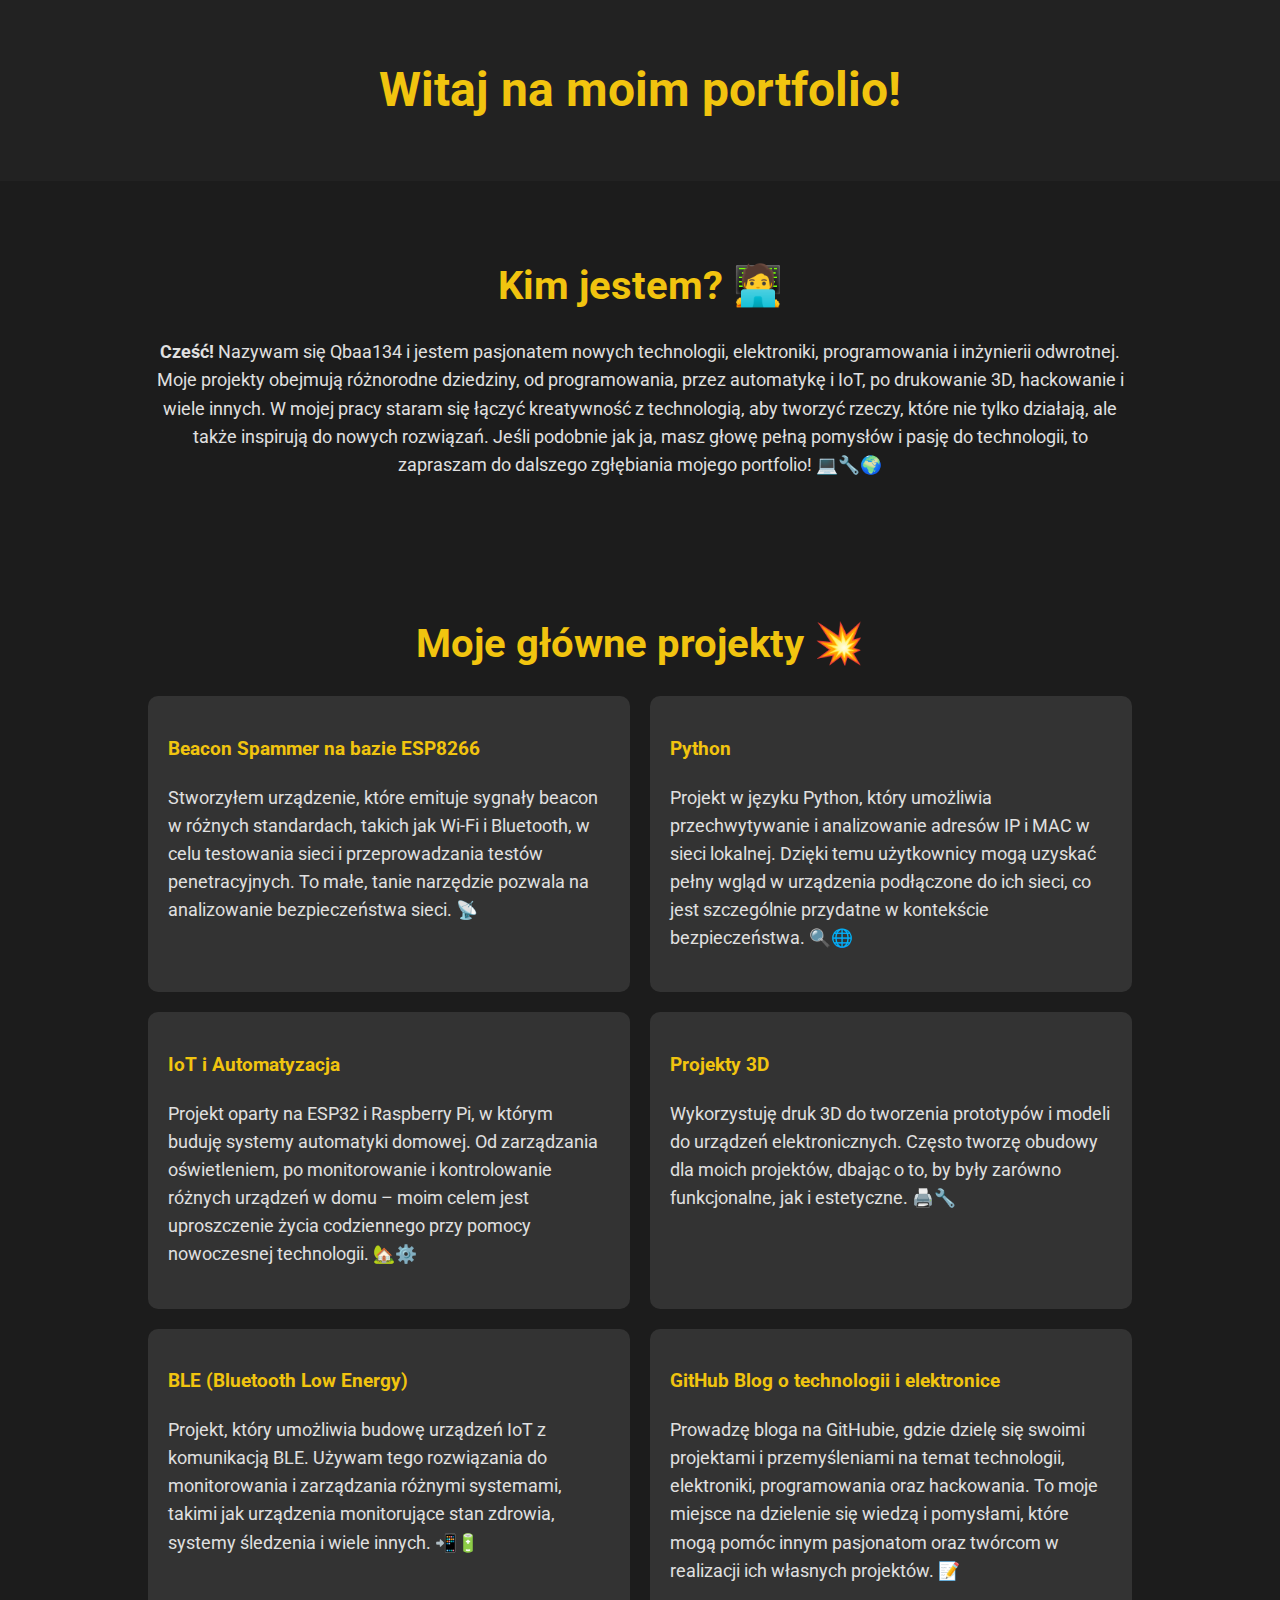
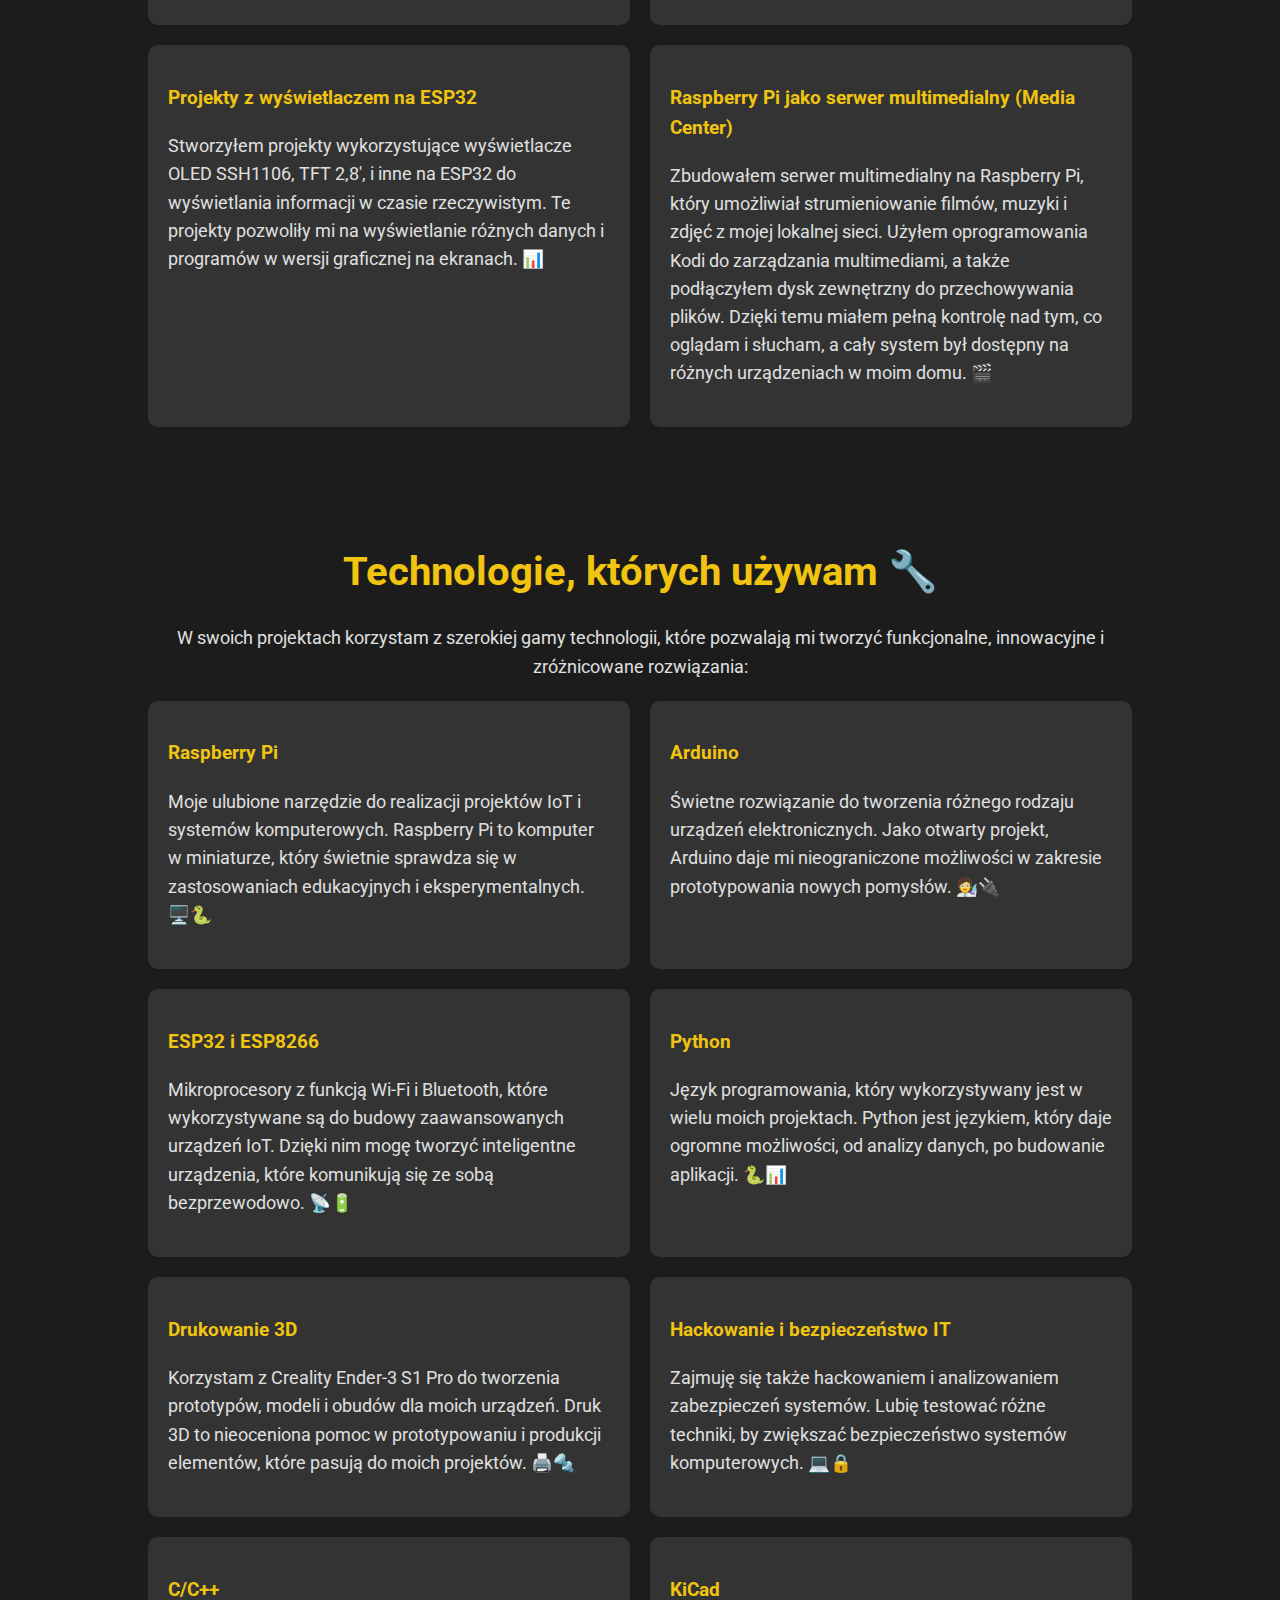
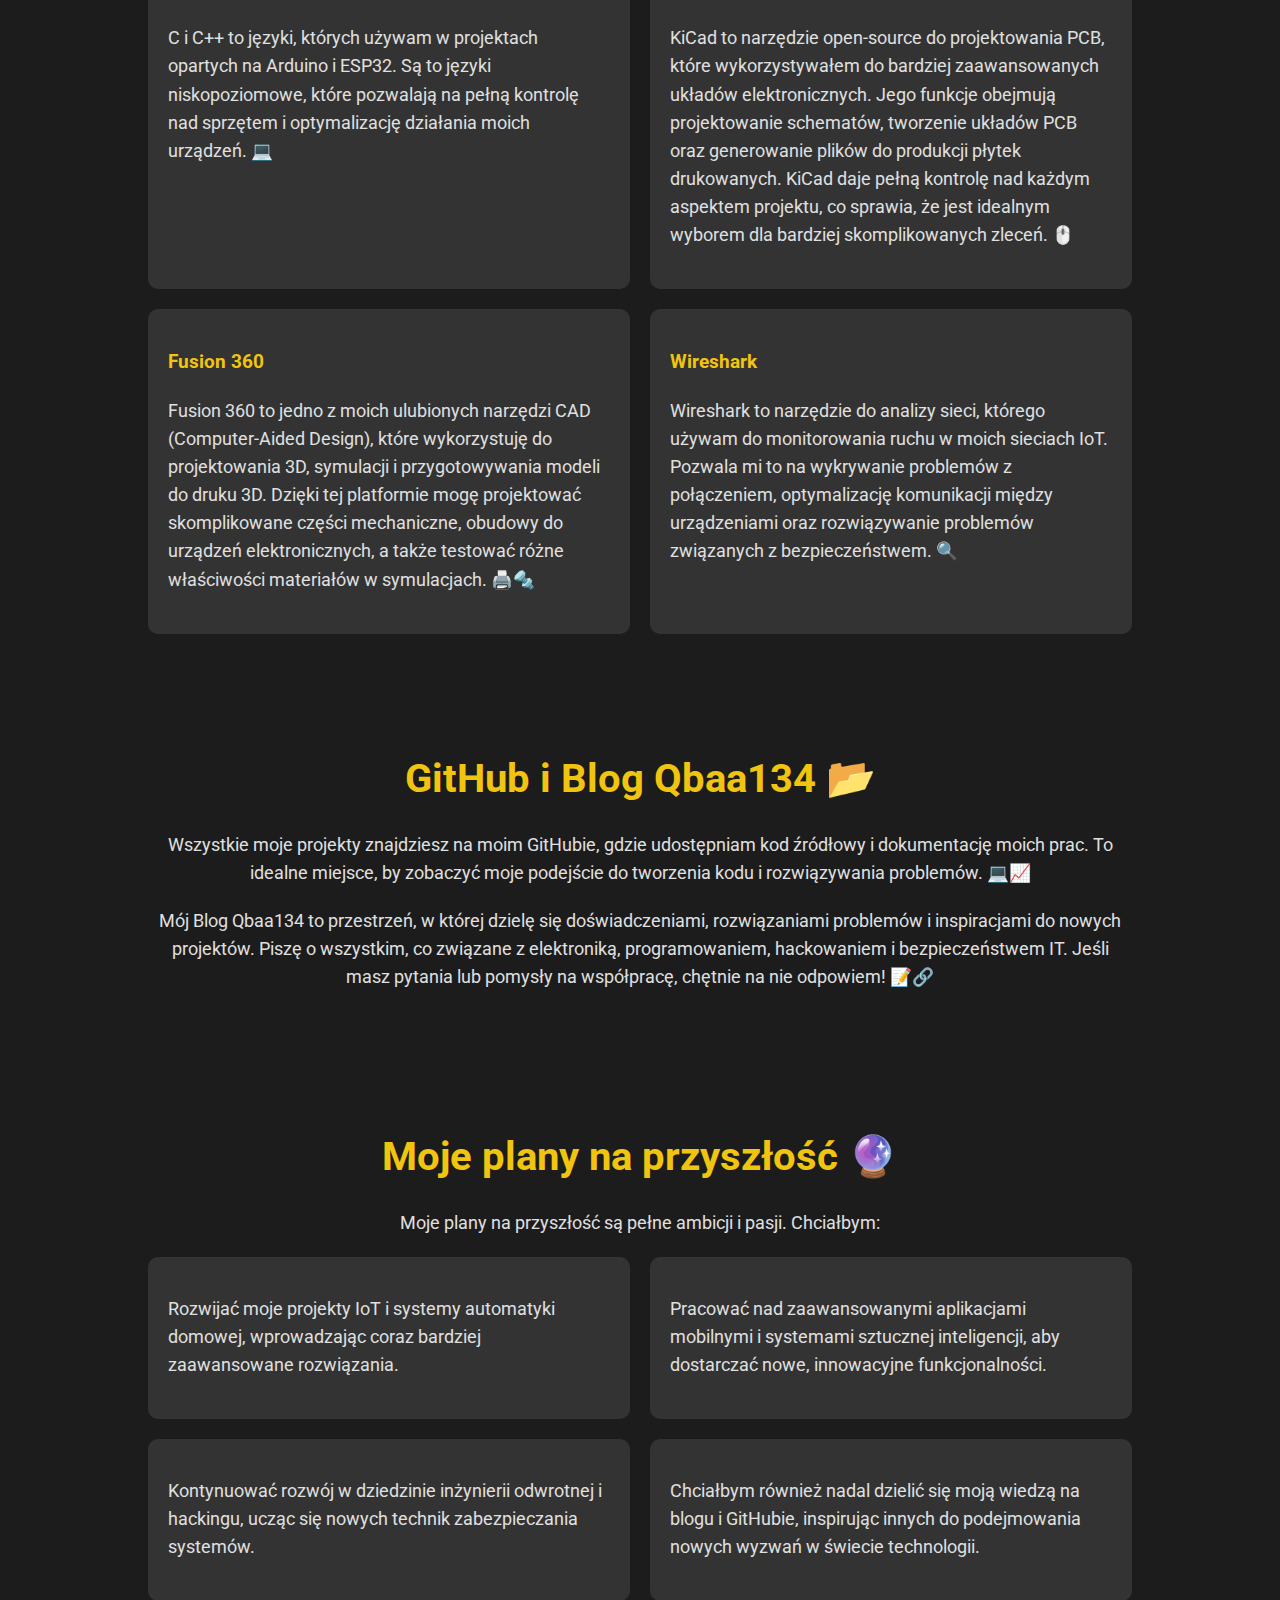
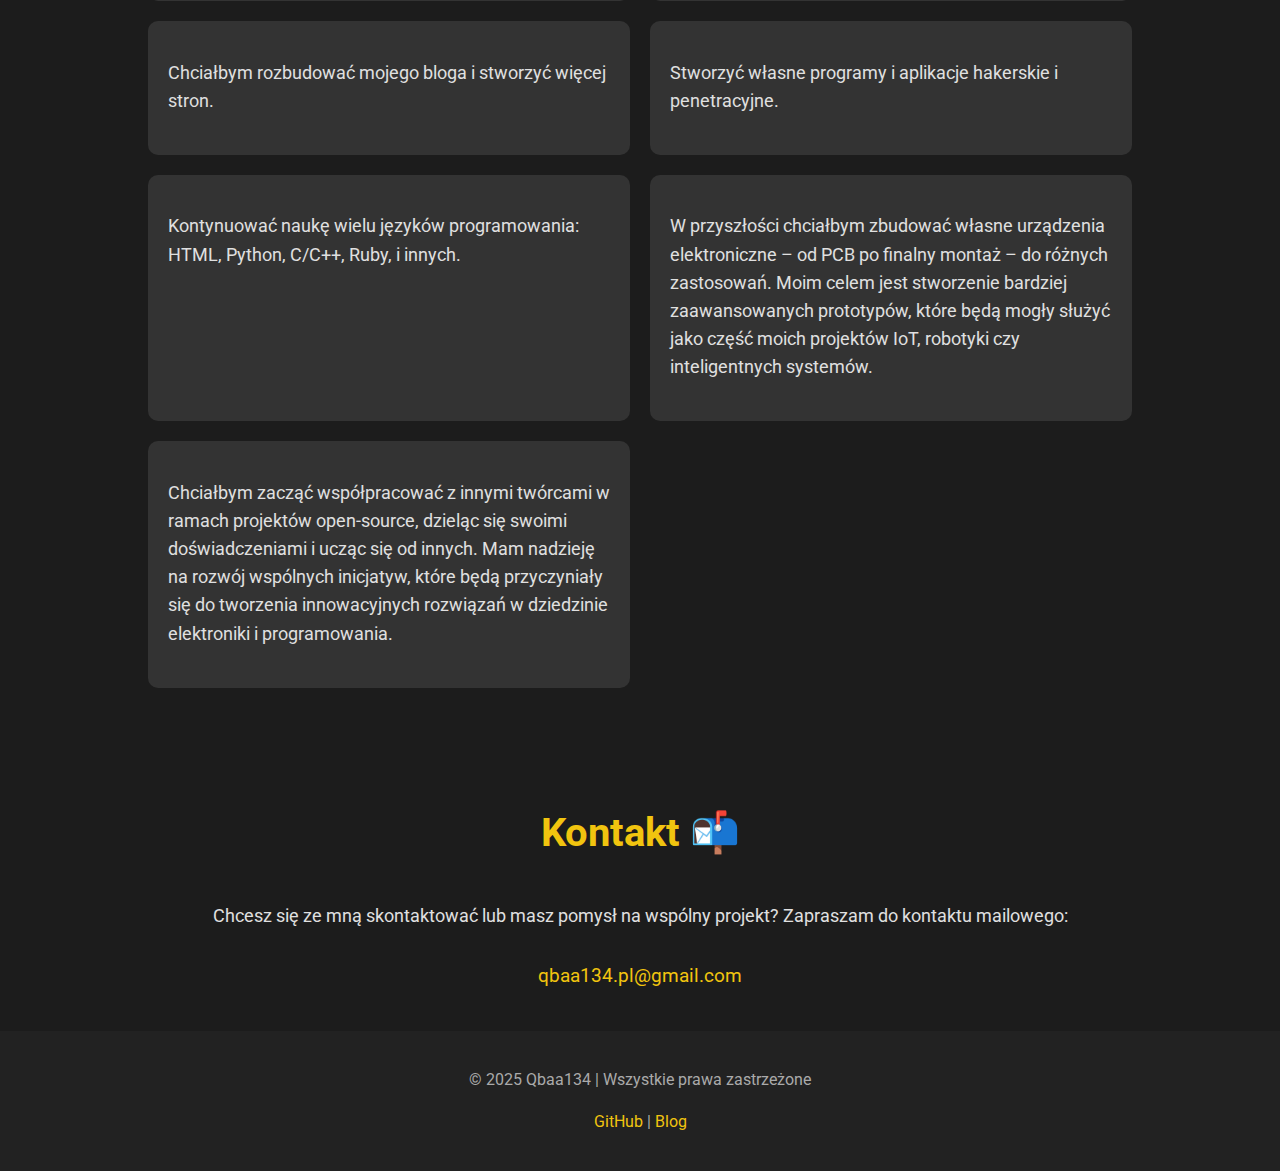
==== commit 8bb05a0e: "Update index.html" ====
--- a/index.html
+++ b/index.html
@@ -114,11 +114,11 @@
                <p><strong>Cześć!</strong> Nazywam się Qbaa134 i jestem pasjonatem nowych technologii, elektroniki, programowania i inżynierii odwrotnej. Moje projekty obejmują r&oacute;żnorodne dziedziny, od programowania, przez automatykę i IoT, po drukowanie 3D, hackowanie i wiele innych. W mojej pracy staram się łączyć kreatywność z technologią, aby tworzyć rzeczy, kt&oacute;re nie tylko działają, ale także inspirują do nowych rozwiązań. Jeśli podobnie jak ja, masz głowę pełną pomysł&oacute;w i pasję do technologii, to zapraszam do dalszego zgłębiania mojego portfolio! 💻🔧🌍</p>
     </section>
     <section>
-        <h2>Moje projekty 💥</h2>
+        <h2>Moje główne projekty 💥</h2>
         <div class="content">
             <div>
-                <h3>Tworzenie aplikacji w AIDE</h3>
-                <p>Moja aplikacja mobilna, stworzona w AIDE, pozwala użytkownikom na wymianę walut w prosty i szybki spos&oacute;b. Aplikacja jest intuicyjna, a jej celem jest uproszczenie procesu wymiany walut w podr&oacute;ży. 💰📱</p>
+                <h3>Beacon Spammer na bazie ESP8266</h3>
+                <p>Stworzyłem urządzenie, które emituje sygnały beacon w różnych standardach, takich jak Wi-Fi i Bluetooth, w celu testowania sieci i przeprowadzania testów penetracyjnych. To małe, tanie narzędzie pozwala na analizowanie bezpieczeństwa sieci. 📡</p>
             </div>
             <div>
                 <h3>Python</h3>
@@ -135,6 +135,18 @@
             <div>
                 <h3>BLE (Bluetooth Low Energy)</h3>
                 <p>Projekt, kt&oacute;ry umożliwia budowę urządzeń IoT z komunikacją BLE. Używam tego rozwiązania do monitorowania i zarządzania r&oacute;żnymi systemami, takimi jak urządzenia monitorujące stan zdrowia, systemy śledzenia i wiele innych. 📲🔋</p>
+            </div>
+                        <div>
+                <h3>GitHub Blog o technologii i elektronice</h3>
+                <p>Prowadzę bloga na GitHubie, gdzie dzielę się swoimi projektami i przemyśleniami na temat technologii, elektroniki, programowania oraz hackowania. To moje miejsce na dzielenie się wiedzą i pomysłami, które mogą pomóc innym pasjonatom oraz twórcom w realizacji ich własnych projektów. 📝</p>
+            </div>
+            <div>
+                <h3>Projekty z wyświetlaczem na ESP32</h3>
+                <p>Stworzyłem projekty wykorzystujące wyświetlacze OLED SSH1106, TFT 2,8', i inne na ESP32 do wyświetlania informacji w czasie rzeczywistym. Te projekty pozwoliły mi na wyświetlanie różnych danych i programów w wersji graficznej na ekranach. 📊</p>
+            </div>
+            <div>
+                <h3>Raspberry Pi jako serwer multimedialny (Media Center)</h3>
+                <p>Zbudowałem serwer multimedialny na Raspberry Pi, który umożliwiał strumieniowanie filmów, muzyki i zdjęć z mojej lokalnej sieci. Użyłem oprogramowania Kodi do zarządzania multimediami, a także podłączyłem dysk zewnętrzny do przechowywania plików. Dzięki temu miałem pełną kontrolę nad tym, co oglądam i słucham, a cały system był dostępny na różnych urządzeniach w moim domu. 🎬</p>
             </div>
         </div>
     </section>
@@ -166,6 +178,22 @@
               <h3>Hackowanie i bezpieczeństwo IT</h3>
               <p>Zajmuję się także hackowaniem i analizowaniem zabezpieczeń system&oacute;w. Lubię testować r&oacute;żne techniki, by zwiększać bezpieczeństwo system&oacute;w komputerowych. 💻🔒</p>
         </div>
+        <div>                       
+              <h3>C/C++</h3>
+              <p>C i C++ to języki, których używam w projektach opartych na Arduino i ESP32. Są to języki niskopoziomowe, które pozwalają na pełną kontrolę nad sprzętem i optymalizację działania moich urządzeń. 💻</p>
+          </div> 
+          <div>             
+              <h3>KiCad</h3>
+              <p>KiCad to narzędzie open-source do projektowania PCB, które wykorzystywałem do bardziej zaawansowanych układów elektronicznych. Jego funkcje obejmują projektowanie schematów, tworzenie układów PCB oraz generowanie plików do produkcji płytek drukowanych. KiCad daje pełną kontrolę nad każdym aspektem projektu, co sprawia, że jest idealnym wyborem dla bardziej skomplikowanych zleceń. 🖱️</p>
+          </div> 
+          <div>               
+              <h3>Fusion 360</h3>
+              <p>Fusion 360 to jedno z moich ulubionych narzędzi CAD (Computer-Aided Design), które wykorzystuję do projektowania 3D, symulacji i przygotowywania modeli do druku 3D. Dzięki tej platformie mogę projektować skomplikowane części mechaniczne, obudowy do urządzeń elektronicznych, a także testować różne właściwości materiałów w symulacjach. 🖨️🔩</p>
+          </div> 
+          <div>         
+              <h3>Wireshark</h3>
+              <p>Wireshark to narzędzie do analizy sieci, którego używam do monitorowania ruchu w moich sieciach IoT. Pozwala mi to na wykrywanie problemów z połączeniem, optymalizację komunikacji między urządzeniami oraz rozwiązywanie problemów związanych z bezpieczeństwem. 🔍</p>
+          </div> 
        </div>       
     </section>
     <section>
@@ -178,26 +206,41 @@
         <p>Moje plany na przyszłość są pełne ambicji i pasji. Chciałbym:</p>
          <div class="content">
             <div>
-                <p>Rozwijać moje projekty IoT i systemy automatyki domowej, wprowadzając coraz bardziej zaawansowane rozwiązania. 🏠💡</p>
-            </div>
-            <div>
-                <p>Pracować nad zaawansowanymi aplikacjami mobilnymi i systemami sztucznej inteligencji, aby dostarczać nowe, innowacyjne funkcjonalności. 🤖📱</p>
+                <p>Rozwijać moje projekty IoT i systemy automatyki domowej, wprowadzając coraz bardziej zaawansowane rozwiązania.</p>
+            </div>
+            <div>
+                <p>Pracować nad zaawansowanymi aplikacjami mobilnymi i systemami sztucznej inteligencji, aby dostarczać nowe, innowacyjne funkcjonalności.</p>
             </div>
             <div>        
-                <p>Kontynuować rozw&oacute;j w dziedzinie inżynierii odwrotnej i hackingu, ucząc się nowych technik zabezpieczania system&oacute;w. 🔍💥</p>
-            </div>
-            <div>
-                <p>Chciałbym r&oacute;wnież nadal dzielić się moją wiedzą na blogu i GitHubie, inspirując innych do podejmowania nowych wyzwań w świecie technologii. 🌟</p>
-            </div>  
+                <p>Kontynuować rozw&oacute;j w dziedzinie inżynierii odwrotnej i hackingu, ucząc się nowych technik zabezpieczania system&oacute;w.</p>
+            </div>
+            <div>
+                <p>Chciałbym r&oacute;wnież nadal dzielić się moją wiedzą na blogu i GitHubie, inspirując innych do podejmowania nowych wyzwań w świecie technologii.</p>
+            </div>
+             <div>
+                <p>Chciałbym rozbudować mojego bloga i stworzyć więcej stron.</p>
+            </div>
+            <div>
+                <p>Stworzyć własne programy i aplikacje hakerskie i penetracyjne.</p>
+            </div>
+            <div>        
+                <p>Kontynuować naukę wielu języków programowania: HTML, Python, C/C++, Ruby, i innych.</p>
+            </div>
+            <div>
+                <p>W przyszłości chciałbym zbudować własne urządzenia elektroniczne – od PCB po finalny montaż – do różnych zastosowań. Moim celem jest stworzenie bardziej zaawansowanych prototypów, które będą mogły służyć jako część moich projektów IoT, robotyki czy inteligentnych systemów.</p>
+            </div> 
+            <div>        
+                <p>Chciałbym zacząć współpracować z innymi twórcami w ramach projektów open-source, dzieląc się swoimi doświadczeniami i ucząc się od innych. Mam nadzieję na rozwój wspólnych inicjatyw, które będą przyczyniały się do tworzenia innowacyjnych rozwiązań w dziedzinie elektroniki i programowania.</p>
+            </div>
          </div>
     </section>
     <section class="contact">
         <h2>Kontakt 📬</h2>
-        <p>Chcesz się ze mną skontaktować lub masz pomysł na wsp&oacute;lny projekt? Zapraszam do kontaktu mailowego:</p><a href="qbaa134.pl@gmail.com">qbaa134.pl@gmail.com</a>
+        <p>Chcesz się ze mną skontaktować lub masz pomysł na wsp&oacute;lny projekt? Zapraszam do kontaktu mailowego:</p><a href="https://qbaa134.github.io/Kopiowanie-mojego-e-maila/">qbaa134.pl@gmail.com</a>
     </section>
     <footer>
         <p>&copy; 2025 Qbaa134 | Wszystkie prawa zastrzeżone</p>
-        <p><a href="https://github.com/qbaa134" target="_blank">GitHub</a> | <a href="https://qbaa.duckdns.org" target="_blank">Blog</a></p>
+        <p><a href="https://github.com/qbaa134" target="_blank">GitHub</a> | <a href="https://qbaa.qbaa.pl" target="_blank">Blog</a></p>
     </footer>
 </body>
 
